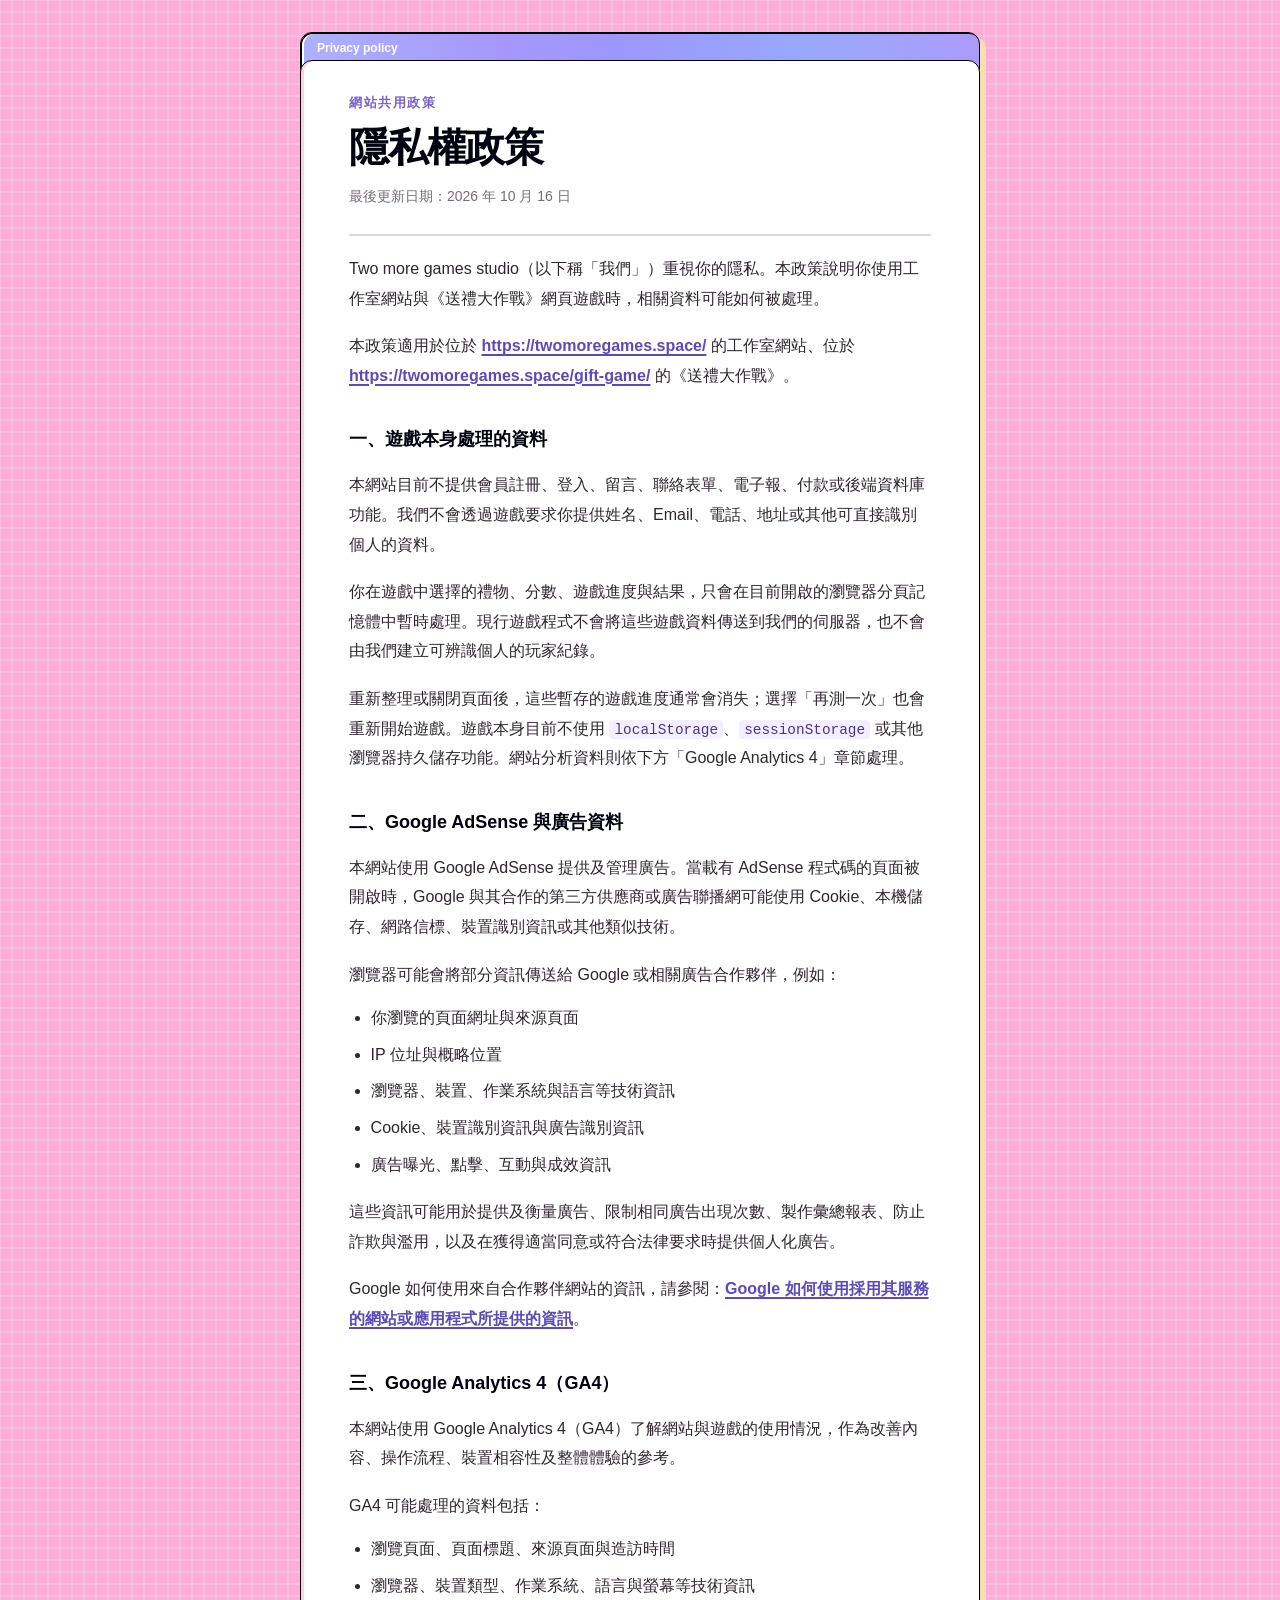
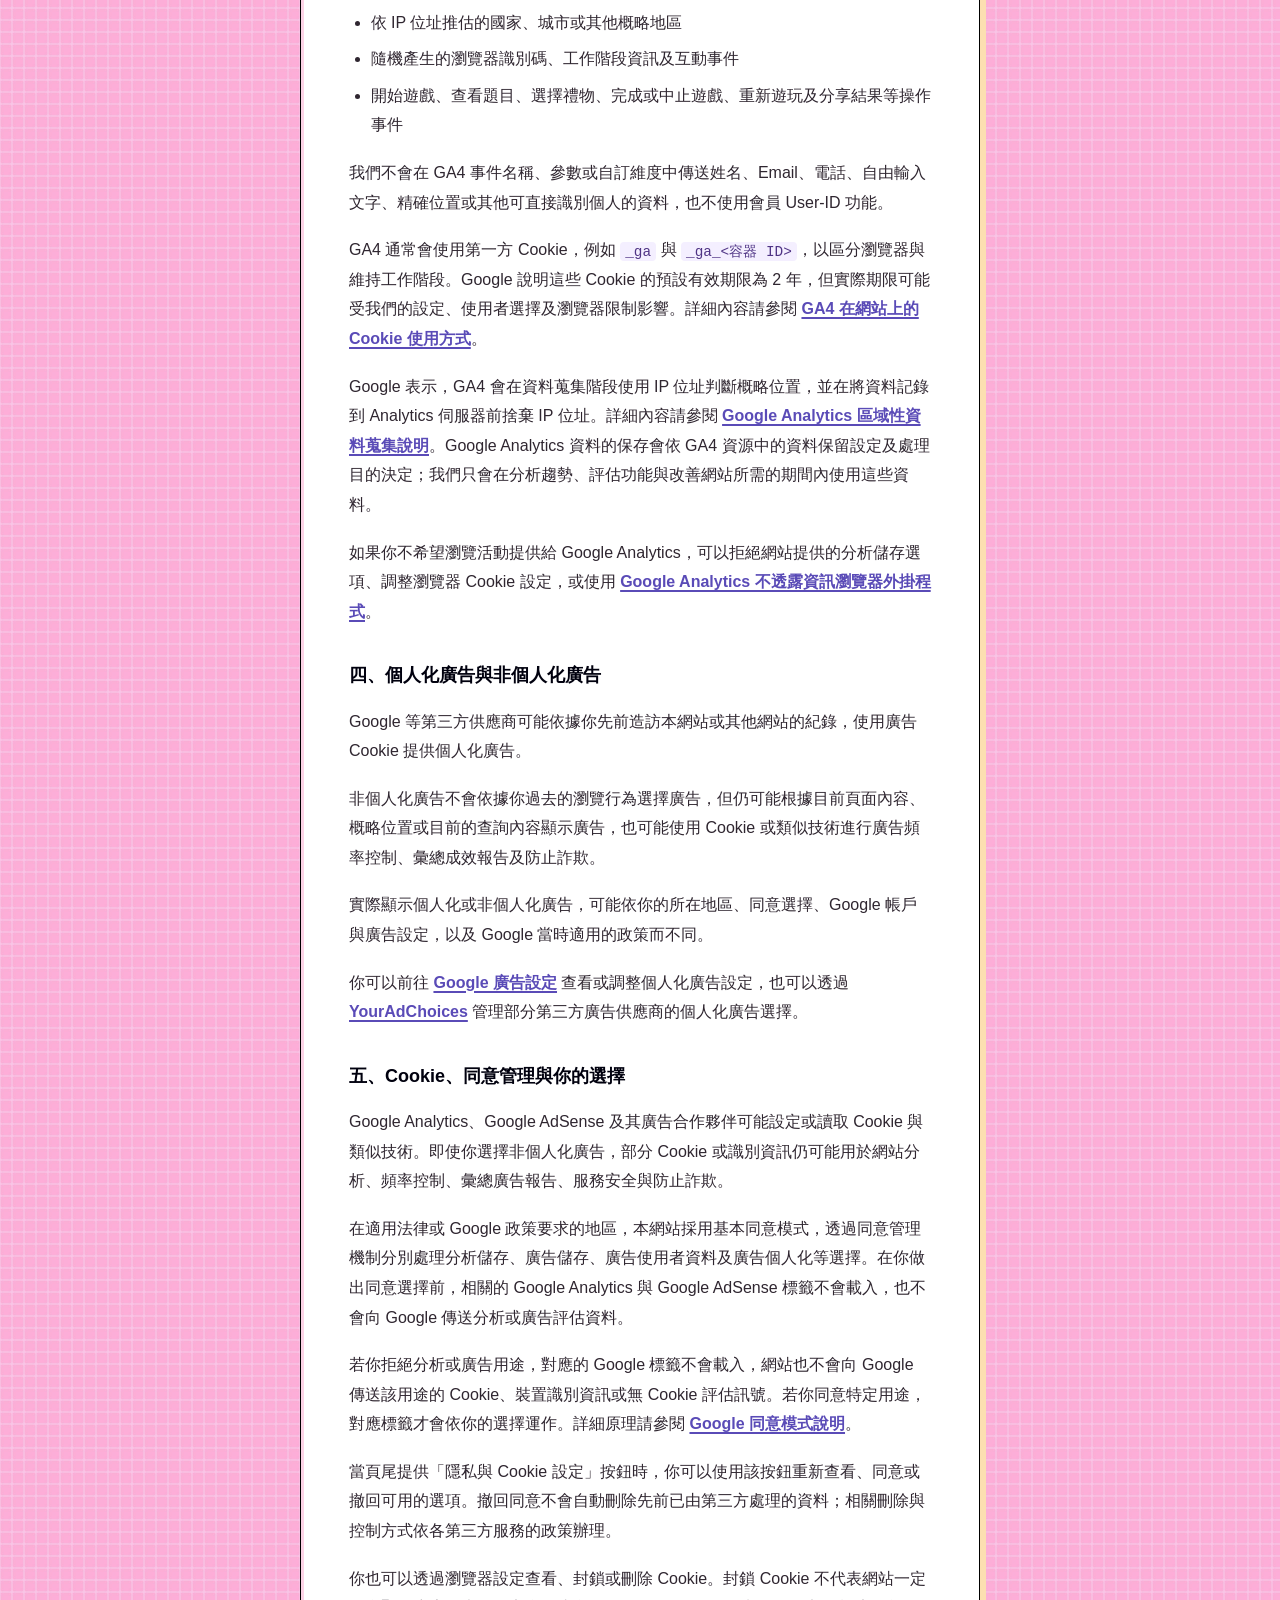
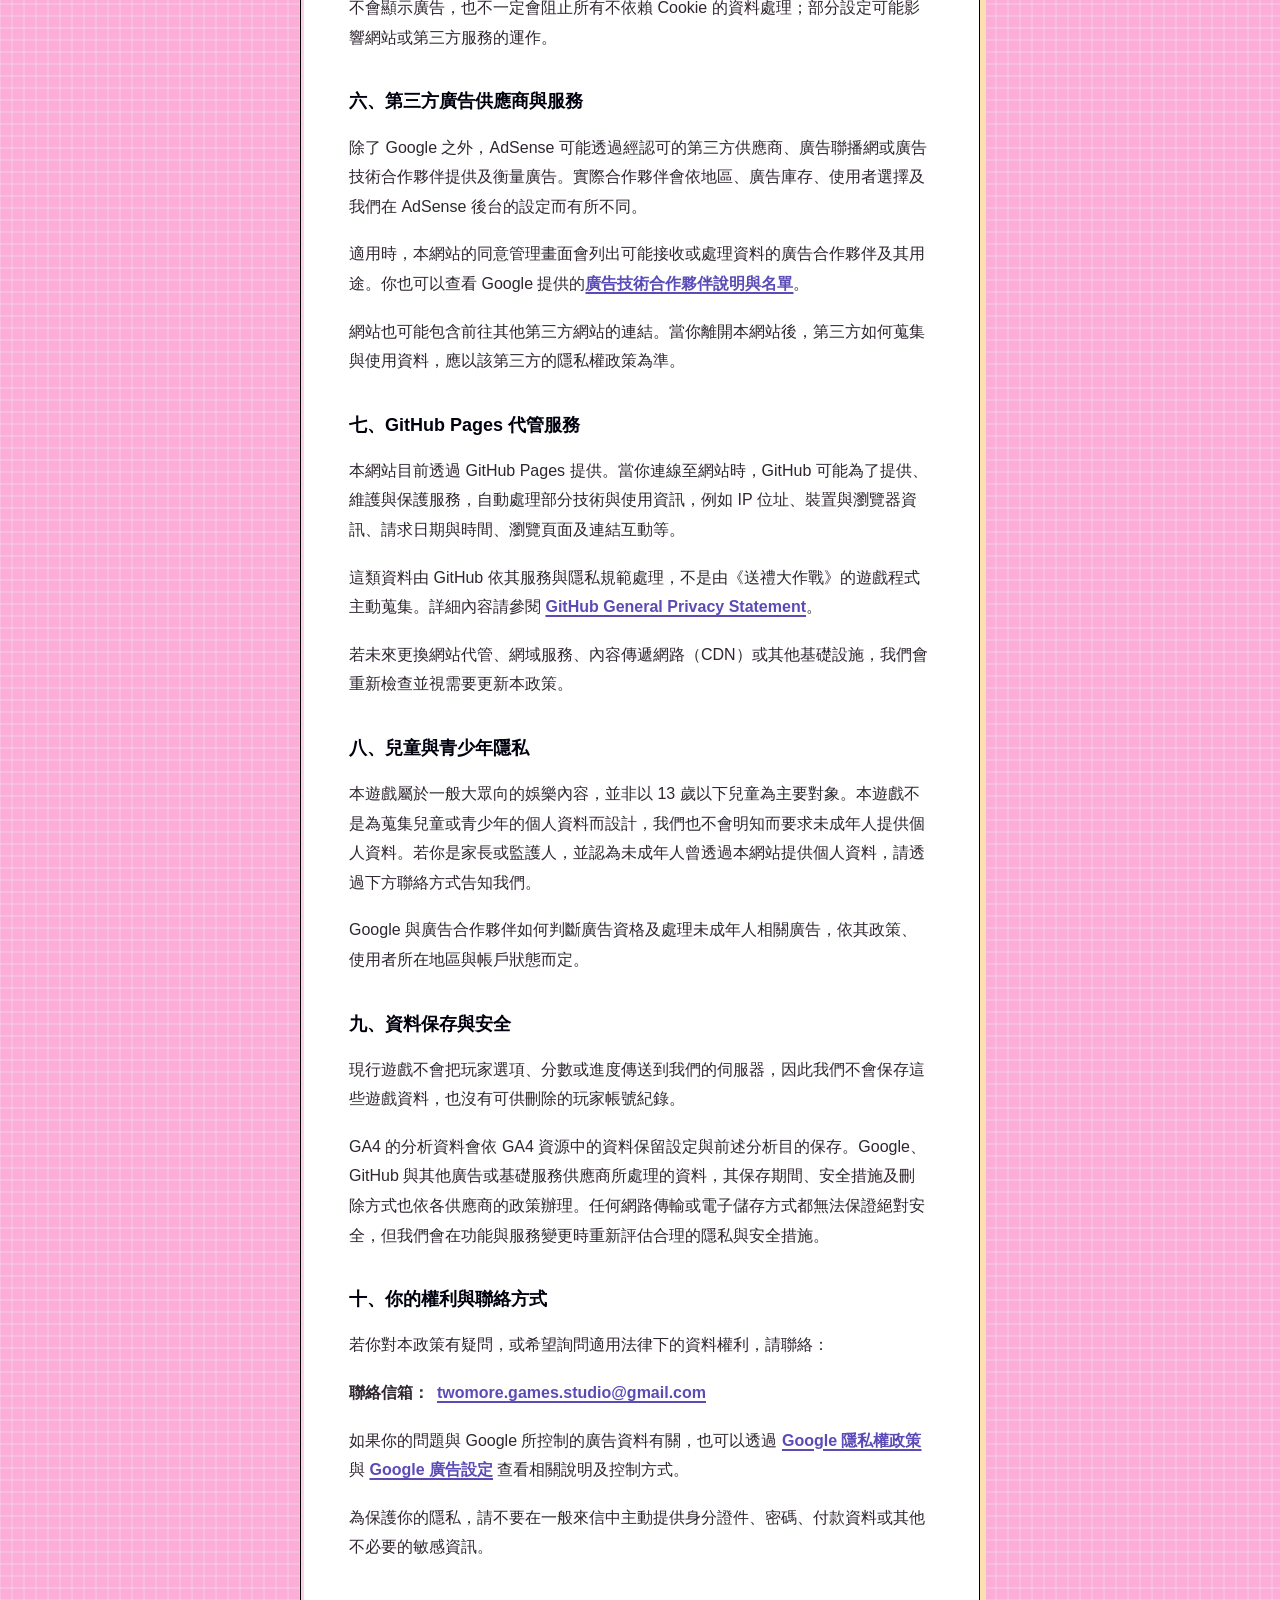
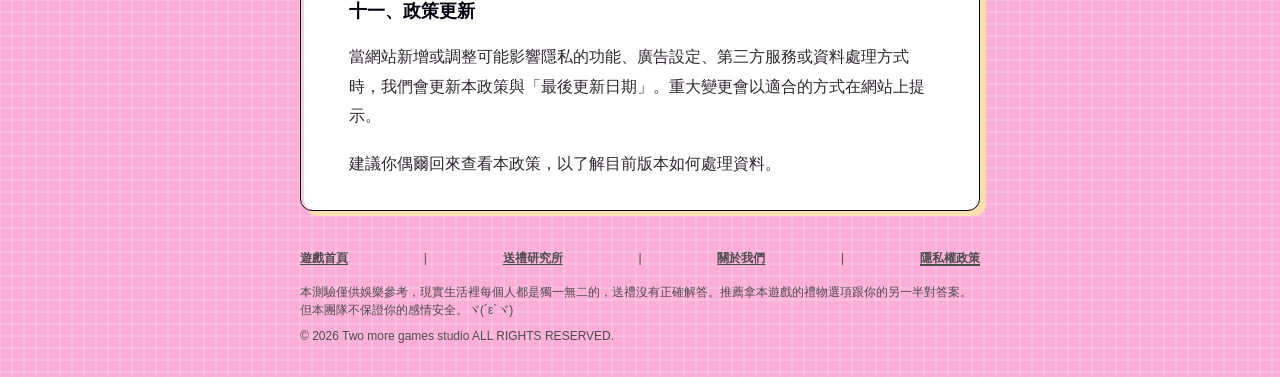
==== privacy/index.html @ 50f51c0a "設定 twomoregames.space 正式網域" ====
<!doctype html>
<html lang="zh-Hant">
  <head>
    <meta charset="UTF-8" />
    <meta name="viewport" content="width=device-width, initial-scale=1" />
    <meta
      name="description"
      content="了解 Two more games studio 工作室網站與旗下遊戲如何使用 Google Analytics 4、Google AdSense、Cookie 及第三方服務處理相關資料。"
    />
    <!-- 正式宣傳與申請 AdSense 前，請改回 index,follow。 -->
    <meta name="robots" content="noindex,follow" />
    <title>隱私權政策｜Two more games studio</title>
    <link rel="icon" type="image/png" href="/gift-game/assets/question/heart.png" />
    <link rel="stylesheet" href="privacy.css?v=20261013-2" />
    <script src="/components/site-footer.js?v=20261013-2" defer></script>
  </head>
  <body>
    <main class="privacy-page">
      <article class="privacy-window" aria-labelledby="privacyTitle">
        <div class="privacy-window-panel">
          <header class="privacy-titlebar">
            <span>Privacy policy</span>
          </header>

          <div class="privacy-content">
            <!-- 編輯提示：正式內容從這裡開始，每一節都用 section 分開，之後可直接替換段落文字。 -->
            <div class="privacy-heading">
              <p class="privacy-eyebrow">網站共用政策</p>
              <h1 id="privacyTitle">隱私權政策</h1>
              <!-- 更新政策時，請一併修改這個日期。 -->
              <p class="privacy-date">最後更新日期：2026 年 10 月 16 日</p>
            </div>

            <p>
              Two more games studio（以下稱「我們」）重視你的隱私。本政策說明你使用工作室網站與《送禮大作戰》網頁遊戲時，相關資料可能如何被處理。
            </p>
            <p>
              本政策適用於位於
              <a href="https://twomoregames.space/">https://twomoregames.space/</a>
              的工作室網站、位於
              <a href="https://twomoregames.space/gift-game/">https://twomoregames.space/gift-game/</a>
              的《送禮大作戰》。
            </p>

            <section aria-labelledby="privacyGameData">
              <h2 id="privacyGameData">一、遊戲本身處理的資料</h2>
              <p>
                本網站目前不提供會員註冊、登入、留言、聯絡表單、電子報、付款或後端資料庫功能。我們不會透過遊戲要求你提供姓名、Email、電話、地址或其他可直接識別個人的資料。
              </p>
              <p>
                你在遊戲中選擇的禮物、分數、遊戲進度與結果，只會在目前開啟的瀏覽器分頁記憶體中暫時處理。現行遊戲程式不會將這些遊戲資料傳送到我們的伺服器，也不會由我們建立可辨識個人的玩家紀錄。
              </p>
              <p>
                重新整理或關閉頁面後，這些暫存的遊戲進度通常會消失；選擇「再測一次」也會重新開始遊戲。遊戲本身目前不使用
                <code>localStorage</code>、<code>sessionStorage</code>
                或其他瀏覽器持久儲存功能。網站分析資料則依下方「Google Analytics 4」章節處理。
              </p>
            </section>

            <section aria-labelledby="privacyAdsense">
              <h2 id="privacyAdsense">二、Google AdSense 與廣告資料</h2>
              <p>
                本網站使用 Google AdSense 提供及管理廣告。當載有 AdSense 程式碼的頁面被開啟時，Google 與其合作的第三方供應商或廣告聯播網可能使用 Cookie、本機儲存、網路信標、裝置識別資訊或其他類似技術。
              </p>
              <p>瀏覽器可能會將部分資訊傳送給 Google 或相關廣告合作夥伴，例如：</p>
              <ul>
                <li>你瀏覽的頁面網址與來源頁面</li>
                <li>IP 位址與概略位置</li>
                <li>瀏覽器、裝置、作業系統與語言等技術資訊</li>
                <li>Cookie、裝置識別資訊與廣告識別資訊</li>
                <li>廣告曝光、點擊、互動與成效資訊</li>
              </ul>
              <p>
                這些資訊可能用於提供及衡量廣告、限制相同廣告出現次數、製作彙總報表、防止詐欺與濫用，以及在獲得適當同意或符合法律要求時提供個人化廣告。
              </p>
              <p>
                Google 如何使用來自合作夥伴網站的資訊，請參閱：<a
                  href="https://policies.google.com/technologies/partner-sites?hl=zh-TW"
                  target="_blank"
                  rel="noopener noreferrer"
                >Google 如何使用採用其服務的網站或應用程式所提供的資訊</a>。
              </p>
            </section>

            <section aria-labelledby="privacyGa4">
              <h2 id="privacyGa4">三、Google Analytics 4（GA4）</h2>
              <p>
                本網站使用 Google Analytics 4（GA4）了解網站與遊戲的使用情況，作為改善內容、操作流程、裝置相容性及整體體驗的參考。
              </p>
              <p>GA4 可能處理的資料包括：</p>
              <ul>
                <li>瀏覽頁面、頁面標題、來源頁面與造訪時間</li>
                <li>瀏覽器、裝置類型、作業系統、語言與螢幕等技術資訊</li>
                <li>依 IP 位址推估的國家、城市或其他概略地區</li>
                <li>隨機產生的瀏覽器識別碼、工作階段資訊及互動事件</li>
                <li>開始遊戲、查看題目、選擇禮物、完成或中止遊戲、重新遊玩及分享結果等操作事件</li>
              </ul>
              <p>
                我們不會在 GA4 事件名稱、參數或自訂維度中傳送姓名、Email、電話、自由輸入文字、精確位置或其他可直接識別個人的資料，也不使用會員 User-ID 功能。
              </p>
              <p>
                GA4 通常會使用第一方 Cookie，例如 <code>_ga</code> 與 <code>_ga_&lt;容器 ID&gt;</code>，以區分瀏覽器與維持工作階段。Google 說明這些 Cookie 的預設有效期限為 2 年，但實際期限可能受我們的設定、使用者選擇及瀏覽器限制影響。詳細內容請參閱
                <a
                  href="https://support.google.com/analytics/answer/11397207"
                  target="_blank"
                  rel="noopener noreferrer"
                >GA4 在網站上的 Cookie 使用方式</a>。
              </p>
              <p>
                Google 表示，GA4 會在資料蒐集階段使用 IP 位址判斷概略位置，並在將資料記錄到 Analytics 伺服器前捨棄 IP 位址。詳細內容請參閱
                <a
                  href="https://support.google.com/analytics/answer/11598602"
                  target="_blank"
                  rel="noopener noreferrer"
                >Google Analytics 區域性資料蒐集說明</a>。Google Analytics 資料的保存會依 GA4 資源中的資料保留設定及處理目的決定；我們只會在分析趨勢、評估功能與改善網站所需的期間內使用這些資料。
              </p>
              <p>
                如果你不希望瀏覽活動提供給 Google Analytics，可以拒絕網站提供的分析儲存選項、調整瀏覽器 Cookie 設定，或使用
                <a href="https://tools.google.com/dlpage/gaoptout" target="_blank" rel="noopener noreferrer">Google Analytics 不透露資訊瀏覽器外掛程式</a>。
              </p>
            </section>

            <section aria-labelledby="privacyAdTypes">
              <h2 id="privacyAdTypes">四、個人化廣告與非個人化廣告</h2>
              <p>Google 等第三方供應商可能依據你先前造訪本網站或其他網站的紀錄，使用廣告 Cookie 提供個人化廣告。</p>
              <p>
                非個人化廣告不會依據你過去的瀏覽行為選擇廣告，但仍可能根據目前頁面內容、概略位置或目前的查詢內容顯示廣告，也可能使用 Cookie 或類似技術進行廣告頻率控制、彙總成效報告及防止詐欺。
              </p>
              <p>實際顯示個人化或非個人化廣告，可能依你的所在地區、同意選擇、Google 帳戶與廣告設定，以及 Google 當時適用的政策而不同。</p>
              <p>
                你可以前往
                <a href="https://adssettings.google.com/" target="_blank" rel="noopener noreferrer">Google 廣告設定</a>
                查看或調整個人化廣告設定，也可以透過
                <a href="https://optout.aboutads.info/" target="_blank" rel="noopener noreferrer">YourAdChoices</a>
                管理部分第三方廣告供應商的個人化廣告選擇。
              </p>
            </section>

            <section aria-labelledby="privacyCookies">
              <h2 id="privacyCookies">五、Cookie、同意管理與你的選擇</h2>
              <p>
                Google Analytics、Google AdSense 及其廣告合作夥伴可能設定或讀取 Cookie 與類似技術。即使你選擇非個人化廣告，部分 Cookie 或識別資訊仍可能用於網站分析、頻率控制、彙總廣告報告、服務安全與防止詐欺。
              </p>
              <p>
                在適用法律或 Google 政策要求的地區，本網站採用基本同意模式，透過同意管理機制分別處理分析儲存、廣告儲存、廣告使用者資料及廣告個人化等選擇。在你做出同意選擇前，相關的 Google Analytics 與 Google AdSense 標籤不會載入，也不會向 Google 傳送分析或廣告評估資料。
              </p>
              <p>
                若你拒絕分析或廣告用途，對應的 Google 標籤不會載入，網站也不會向 Google 傳送該用途的 Cookie、裝置識別資訊或無 Cookie 評估訊號。若你同意特定用途，對應標籤才會依你的選擇運作。詳細原理請參閱
                <a
                  href="https://developers.google.com/tag-platform/security/concepts/consent-mode"
                  target="_blank"
                  rel="noopener noreferrer"
                >Google 同意模式說明</a>。
              </p>
              <p>
                當頁尾提供「隱私與 Cookie 設定」按鈕時，你可以使用該按鈕重新查看、同意或撤回可用的選項。撤回同意不會自動刪除先前已由第三方處理的資料；相關刪除與控制方式依各第三方服務的政策辦理。
              </p>
              <p>
                你也可以透過瀏覽器設定查看、封鎖或刪除 Cookie。封鎖 Cookie 不代表網站一定不會顯示廣告，也不一定會阻止所有不依賴 Cookie 的資料處理；部分設定可能影響網站或第三方服務的運作。
              </p>
            </section>

            <section aria-labelledby="privacyThirdParty">
              <h2 id="privacyThirdParty">六、第三方廣告供應商與服務</h2>
              <p>
                除了 Google 之外，AdSense 可能透過經認可的第三方供應商、廣告聯播網或廣告技術合作夥伴提供及衡量廣告。實際合作夥伴會依地區、廣告庫存、使用者選擇及我們在 AdSense 後台的設定而有所不同。
              </p>
              <p>
                適用時，本網站的同意管理畫面會列出可能接收或處理資料的廣告合作夥伴及其用途。你也可以查看 Google 提供的<a
                  href="https://support.google.com/admanager/answer/9012903"
                  target="_blank"
                  rel="noopener noreferrer"
                >廣告技術合作夥伴說明與名單</a>。
              </p>
              <p>網站也可能包含前往其他第三方網站的連結。當你離開本網站後，第三方如何蒐集與使用資料，應以該第三方的隱私權政策為準。</p>
            </section>

            <section aria-labelledby="privacyHosting">
              <h2 id="privacyHosting">七、GitHub Pages 代管服務</h2>
              <p>
                本網站目前透過 GitHub Pages 提供。當你連線至網站時，GitHub 可能為了提供、維護與保護服務，自動處理部分技術與使用資訊，例如 IP 位址、裝置與瀏覽器資訊、請求日期與時間、瀏覽頁面及連結互動等。
              </p>
              <p>
                這類資料由 GitHub 依其服務與隱私規範處理，不是由《送禮大作戰》的遊戲程式主動蒐集。詳細內容請參閱
                <a
                  href="https://docs.github.com/en/site-policy/privacy-policies/github-general-privacy-statement"
                  target="_blank"
                  rel="noopener noreferrer"
                >GitHub General Privacy Statement</a>。
              </p>
              <p>若未來更換網站代管、網域服務、內容傳遞網路（CDN）或其他基礎設施，我們會重新檢查並視需要更新本政策。</p>
            </section>

            <section aria-labelledby="privacyChildren">
              <h2 id="privacyChildren">八、兒童與青少年隱私</h2>
              <p>
                本遊戲屬於一般大眾向的娛樂內容，並非以 13 歲以下兒童為主要對象。本遊戲不是為蒐集兒童或青少年的個人資料而設計，我們也不會明知而要求未成年人提供個人資料。若你是家長或監護人，並認為未成年人曾透過本網站提供個人資料，請透過下方聯絡方式告知我們。
              </p>
              <p>Google 與廣告合作夥伴如何判斷廣告資格及處理未成年人相關廣告，依其政策、使用者所在地區與帳戶狀態而定。</p>
            </section>

            <section aria-labelledby="privacyRetention">
              <h2 id="privacyRetention">九、資料保存與安全</h2>
              <p>現行遊戲不會把玩家選項、分數或進度傳送到我們的伺服器，因此我們不會保存這些遊戲資料，也沒有可供刪除的玩家帳號紀錄。</p>
              <p>
                GA4 的分析資料會依 GA4 資源中的資料保留設定與前述分析目的保存。Google、GitHub 與其他廣告或基礎服務供應商所處理的資料，其保存期間、安全措施及刪除方式也依各供應商的政策辦理。任何網路傳輸或電子儲存方式都無法保證絕對安全，但我們會在功能與服務變更時重新評估合理的隱私與安全措施。
              </p>
            </section>

            <section aria-labelledby="privacyContact">
              <h2 id="privacyContact">十、你的權利與聯絡方式</h2>
              <p>若你對本政策有疑問，或希望詢問適用法律下的資料權利，請聯絡：</p>
              <p class="contact-line">
                <strong>聯絡信箱：</strong>
                <a href="mailto:twomore.games.studio@gmail.com">twomore.games.studio@gmail.com</a>
              </p>
              <p>
                如果你的問題與 Google 所控制的廣告資料有關，也可以透過
                <a href="https://policies.google.com/privacy?hl=zh-TW" target="_blank" rel="noopener noreferrer">Google 隱私權政策</a>
                與
                <a href="https://adssettings.google.com/" target="_blank" rel="noopener noreferrer">Google 廣告設定</a>
                查看相關說明及控制方式。
              </p>
              <p>為保護你的隱私，請不要在一般來信中主動提供身分證件、密碼、付款資料或其他不必要的敏感資訊。</p>
            </section>

            <section aria-labelledby="privacyUpdates">
              <h2 id="privacyUpdates">十一、政策更新</h2>
              <p>當網站新增或調整可能影響隱私的功能、廣告設定、第三方服務或資料處理方式時，我們會更新本政策與「最後更新日期」。重大變更會以適合的方式在網站上提示。</p>
              <p>建議你偶爾回來查看本政策，以了解目前版本如何處理資料。</p>
            </section>

          </div>
        </div>
      </article>

      <site-footer current-page="privacy"></site-footer>
    </main>
  </body>
</html>
---- privacy/privacy.css ----
:root {
  color-scheme: light;
  --ink: #2f2630;
  --muted: #766c75;
  --pink-grid: #fdadd8;
  --pink-line: #fcd3e6;
  --window-shadow: #fcdfb1;
  --link: #5a4bb7;
  --replace-bg: #fff2a8;
  --replace-ink: #6d2c91;
}

* {
  box-sizing: border-box;
}

html {
  min-width: 320px;
  min-height: 100%;
  background-color: var(--pink-grid);
  background-image: url("../assets/bg-grid.png");
  background-repeat: repeat;
  background-size: 12px 12px;
}

body {
  min-width: 320px;
  min-height: 100vh;
  margin: 0;
  color: var(--ink);
  font-family: -apple-system, BlinkMacSystemFont, "Segoe UI", "Noto Sans TC", sans-serif;
  background: transparent;
}

a {
  color: var(--link);
  font-weight: 700;
  text-decoration-thickness: 1.5px;
  text-underline-offset: 3px;
  overflow-wrap: anywhere;
}

a:hover {
  color: #3f3489;
}

a:focus-visible {
  outline: 3px solid #7b4ce2;
  outline-offset: 3px;
  border-radius: 2px;
}

.privacy-page {
  display: flex;
  width: 100%;
  min-height: 100svh;
  flex-direction: column;
  align-items: center;
  padding: max(32px, env(safe-area-inset-top)) 24px max(32px, env(safe-area-inset-bottom));
}

/* 與遊戲問題頁相同的視窗卡片；內容高度會依政策文字自動延伸。 */
.privacy-window {
  position: relative;
  width: min(100%, 680px);
}

.privacy-window-panel {
  position: relative;
  isolation: isolate;
}

.privacy-window-panel::before {
  position: absolute;
  inset: 0;
  z-index: -1;
  background: var(--window-shadow);
  border-radius: 12px;
  content: "";
  pointer-events: none;
  transform: translate(6px, 5px);
}

.privacy-titlebar {
  position: relative;
  z-index: 0;
  display: flex;
  width: 100%;
  height: 38px;
  align-items: flex-start;
  padding: 8px 16px 16px;
  color: #fff;
  font-size: 12px;
  font-weight: 700;
  line-height: 14px;
  background: linear-gradient(
    90deg,
    #acb1fd 0%,
    #a696fc 30.258%,
    #9c97fc 47.596%,
    #97a9fc 74.185%,
    #ac9bfc 100%
  );
  border: 1px solid #000;
  border-radius: 12px 12px 0 0;
  box-shadow: inset 1px 1px 0 #000, inset 3px 1px 0 #fffffd;
}

.privacy-content {
  position: relative;
  z-index: 1;
  margin-top: -10px;
  padding: 30px clamp(20px, 5vw, 48px) 32px;
  background: #fff;
  border: 1px solid #000;
  border-radius: 12px;
  box-shadow: inset 3px 0 0 var(--pink-line);
}

.privacy-heading {
  padding-bottom: 24px;
  border-bottom: 2px solid #d9d9d9;
}

.privacy-eyebrow {
  margin: 0 0 7px;
  color: #7a62ca;
  font-size: 13px;
  font-weight: 800;
  letter-spacing: .12em;
}

h1 {
  margin: 0;
  color: #00000e;
  font-size: clamp(28px, 7vw, 40px);
  font-weight: 900;
  line-height: 1.25;
  letter-spacing: -.03em;
}

.privacy-date {
  margin: 12px 0 0;
  color: var(--muted);
  font-size: 14px;
}

section {
  margin-top: 36px;
  scroll-margin-top: 24px;
}

h2 {
  margin: 0 0 14px;
  color: #00000e;
  font-size: 18px;
  line-height: 1.45;
}

p,
li {
  font-size: 16px;
  line-height: 1.85;
}

p {
  margin: 18px 0 0;
}

ul {
  margin: 14px 0 0;
  padding-left: 1.35em;
}

li + li {
  margin-top: 7px;
}

code {
  padding: .12em .35em;
  color: #4f3485;
  font-family: ui-monospace, SFMono-Regular, Menlo, Monaco, Consolas, monospace;
  font-size: .9em;
  background: #f4efff;
  border-radius: 4px;
}

.contact-line {
  display: flex;
  flex-wrap: wrap;
  gap: 8px;
  align-items: center;
}

/* 黃色標示代表正式發布前一定要替換的文字。 */
.replace-me {
  display: inline-block;
  padding: 4px 8px;
  color: var(--replace-ink);
  font-weight: 800;
  line-height: 1.45;
  background: var(--replace-bg);
  border: 2px dashed #a963c5;
  border-radius: 6px;
}

@media (max-width: 560px) {
  .privacy-page {
    padding-right: 24px;
    padding-left: 24px;
  }

  .privacy-content {
    padding-right: 20px;
    padding-left: 20px;
  }

}

@media (max-width: 360px) {
  .privacy-page {
    padding-right: 18px;
    padding-left: 18px;
  }

  .privacy-content {
    padding-right: 17px;
    padding-left: 17px;
  }

}

@media (prefers-reduced-motion: reduce) {
  *,
  *::before,
  *::after {
    scroll-behavior: auto !important;
  }
}
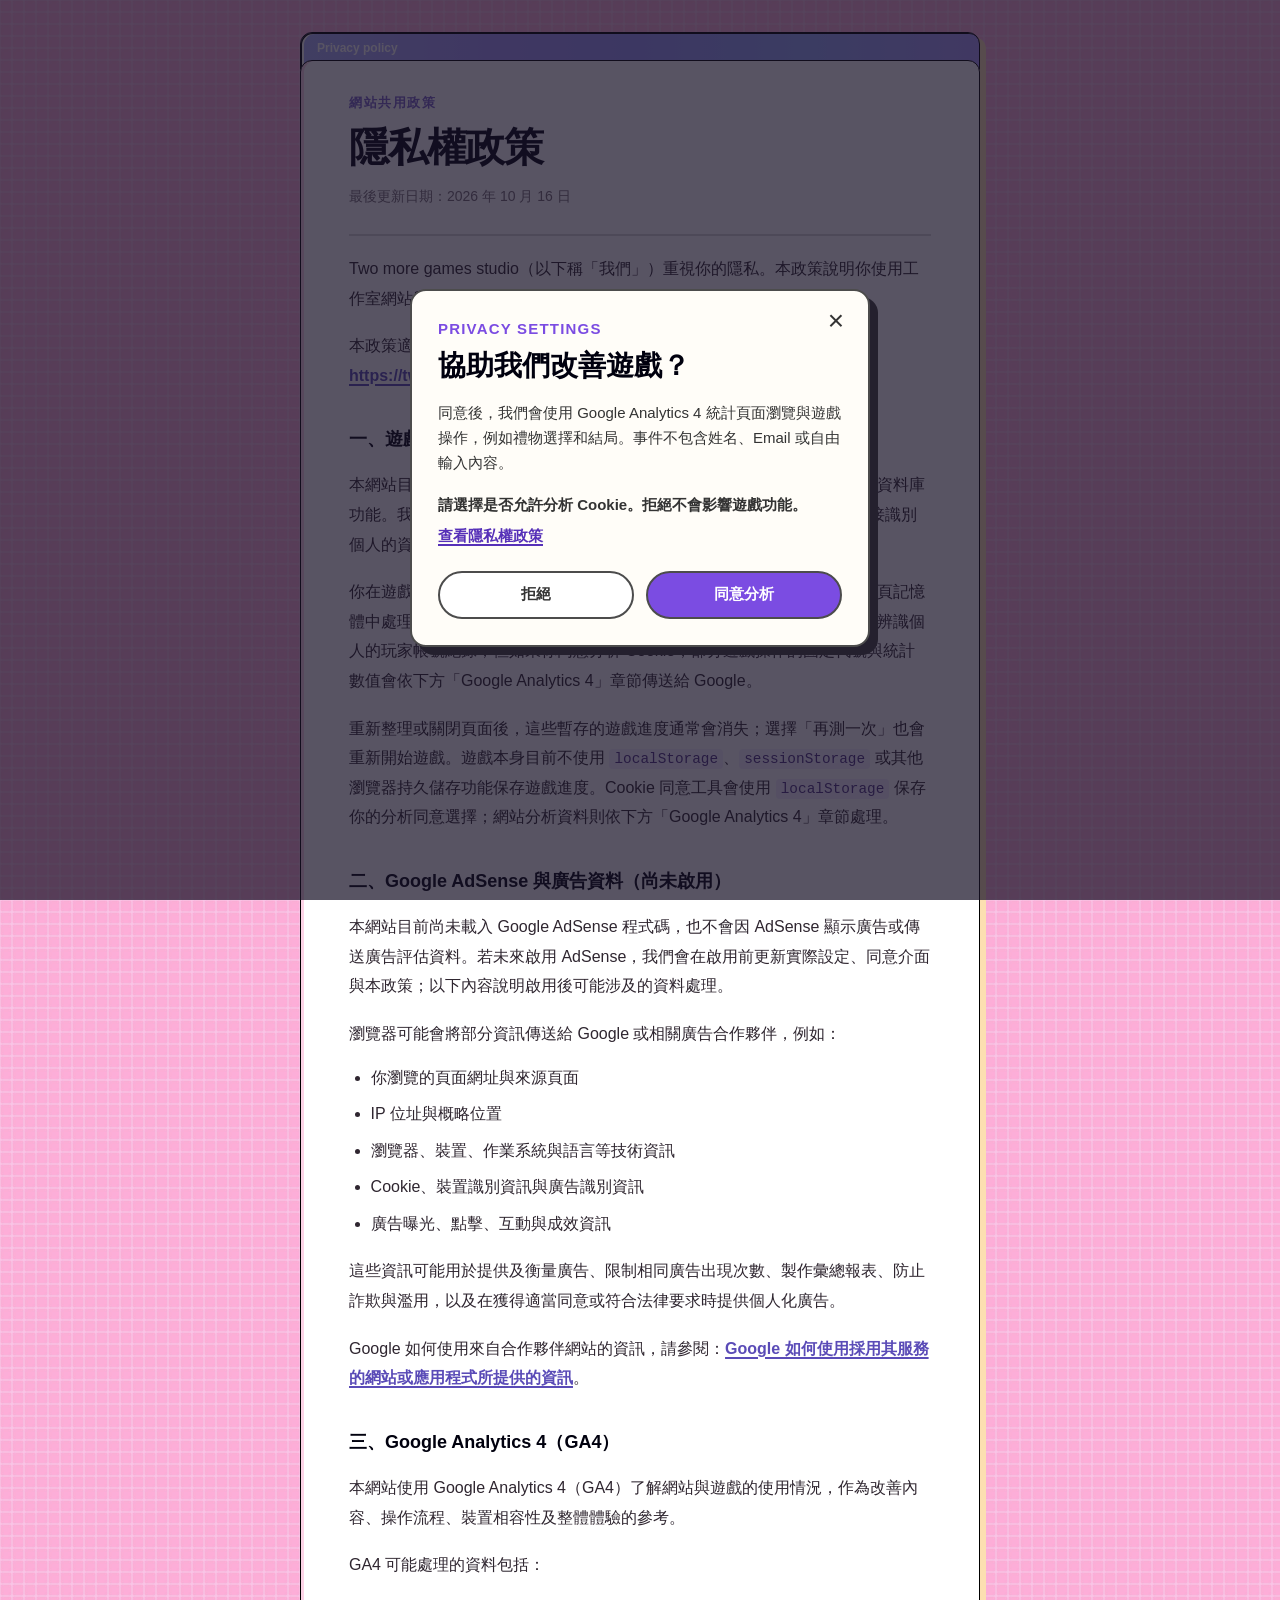
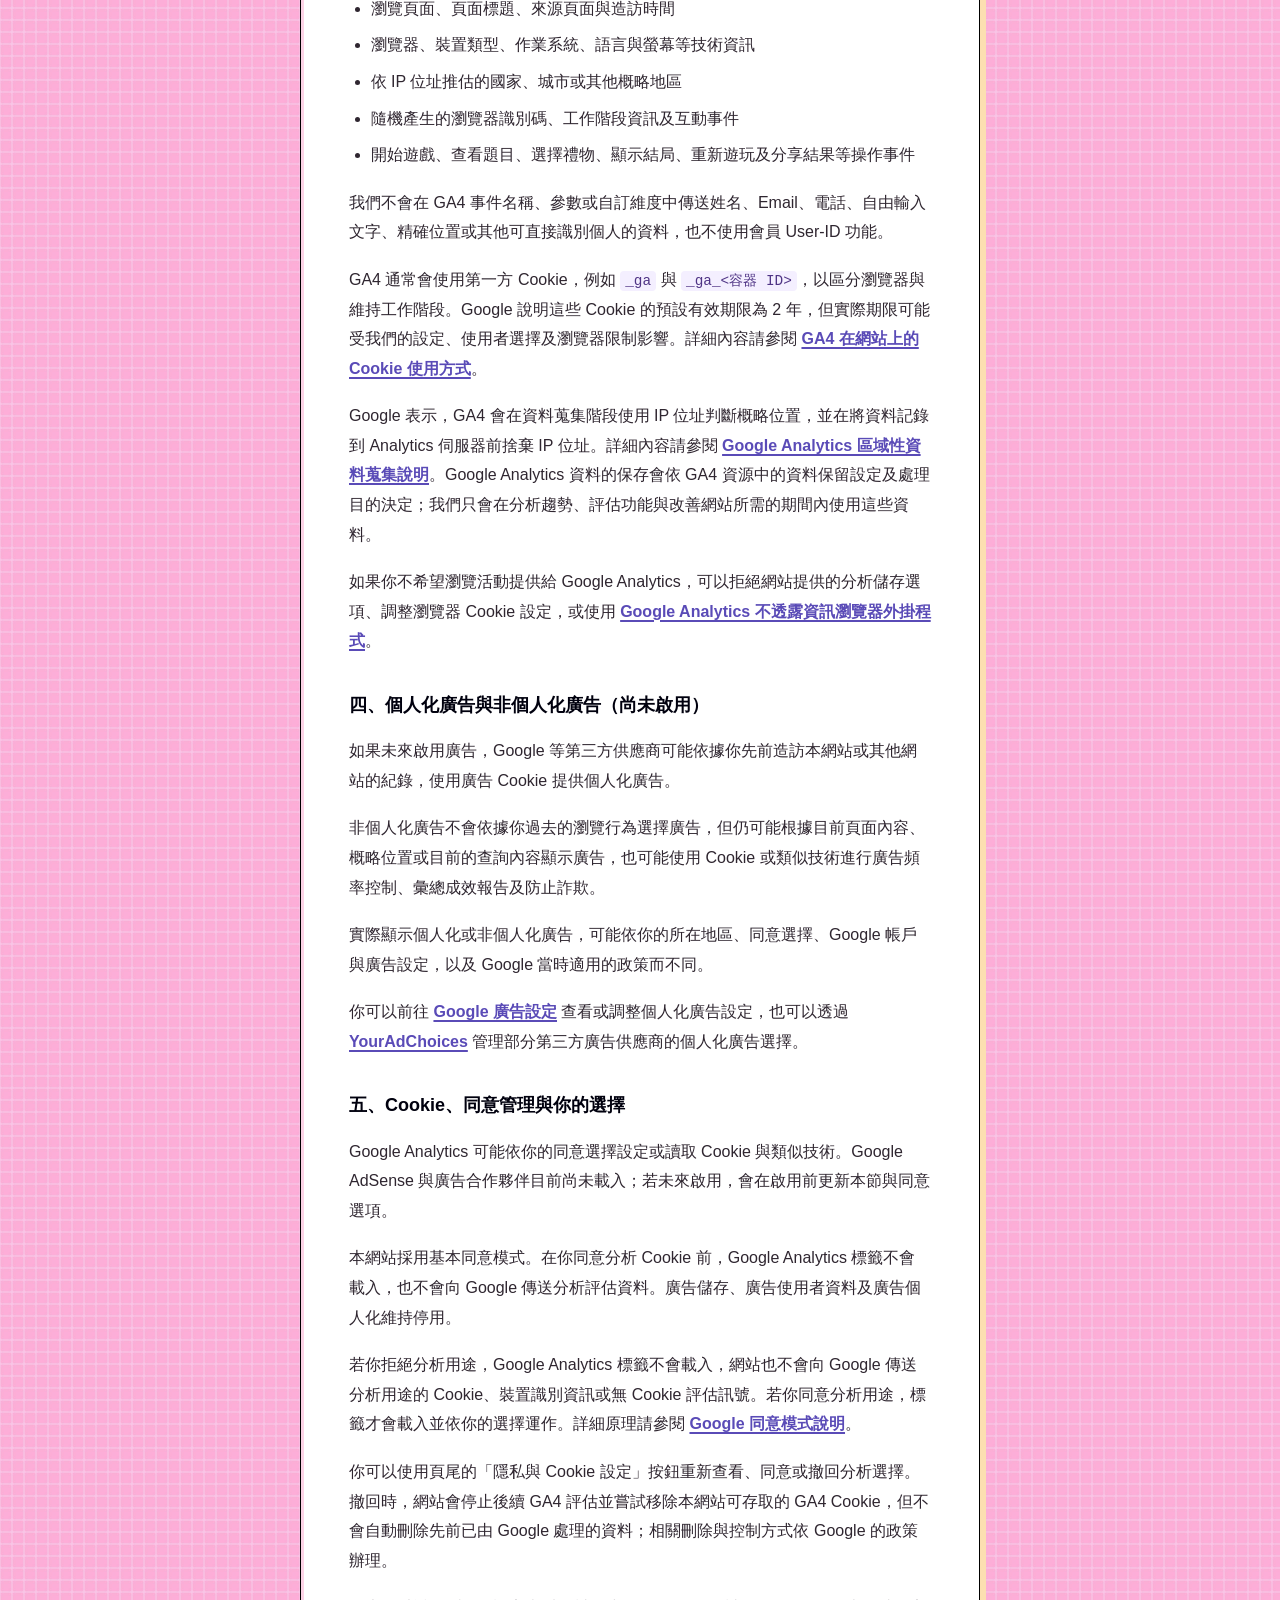
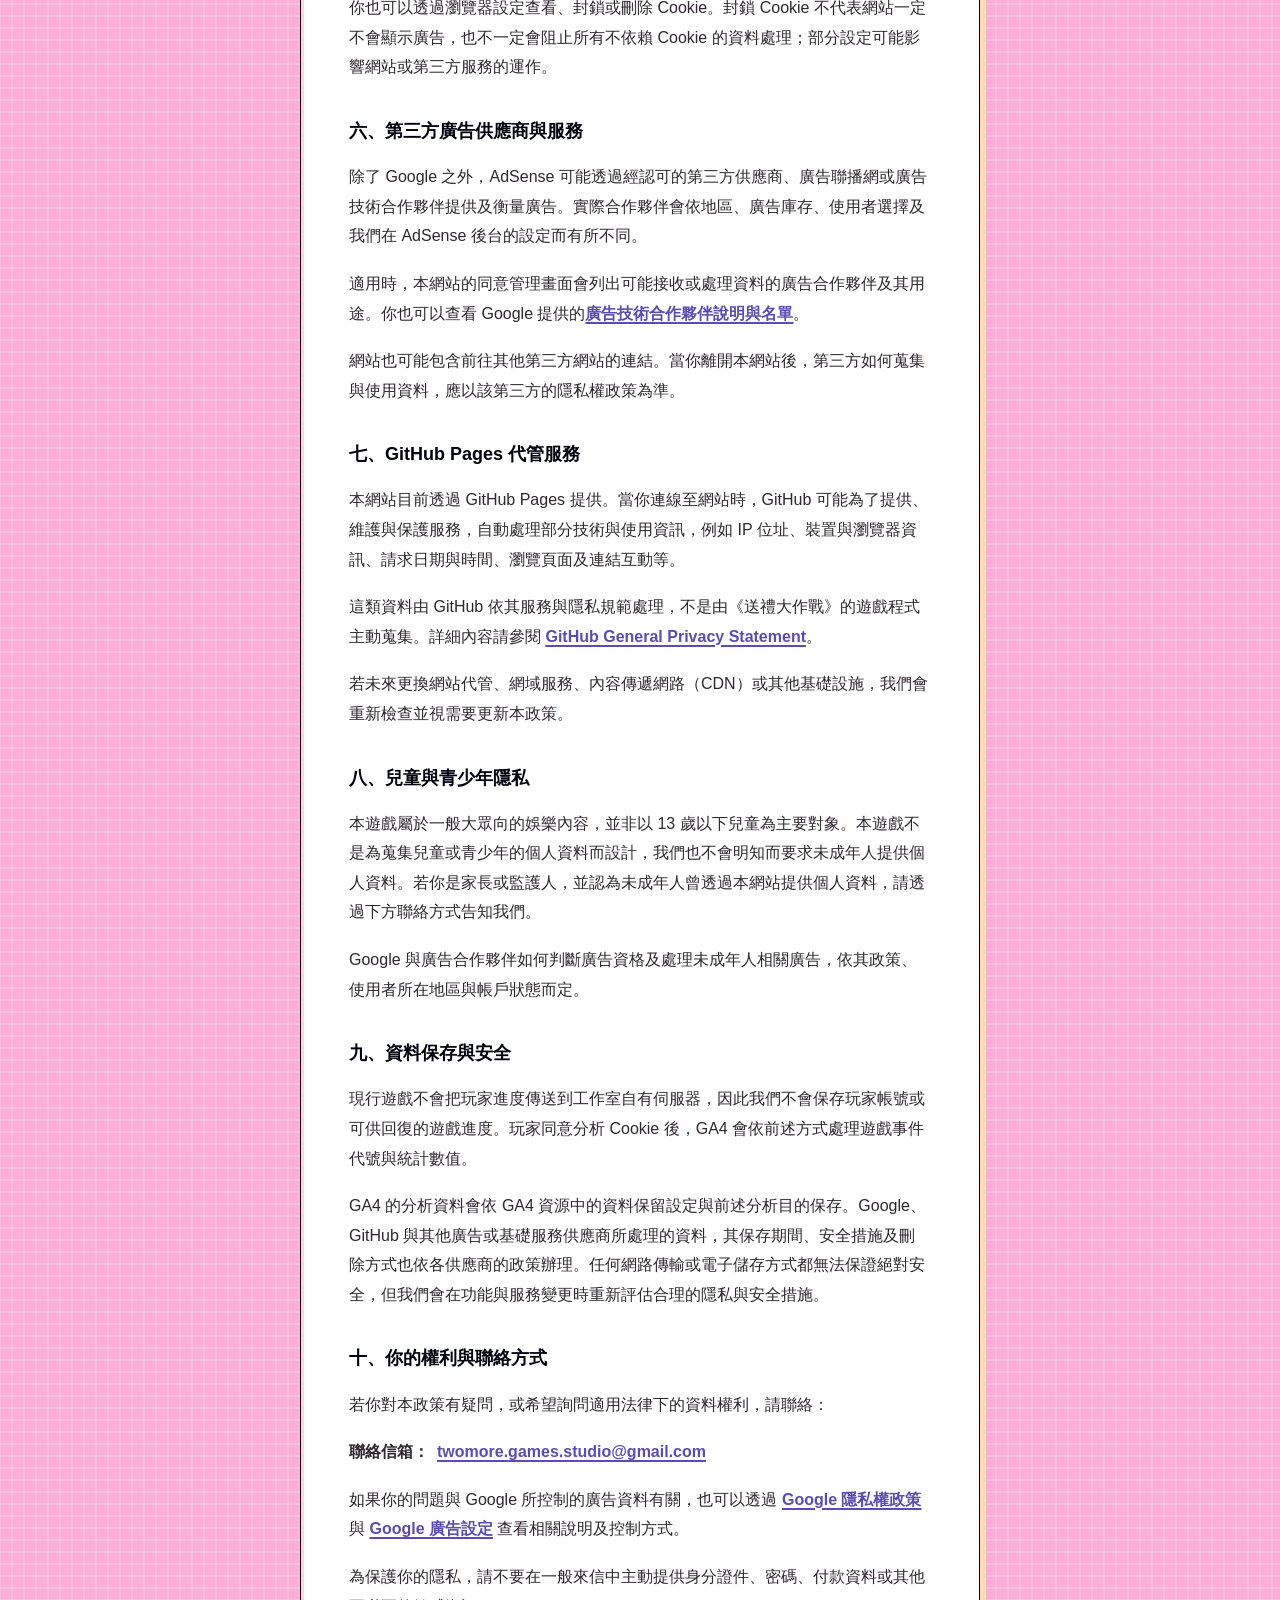
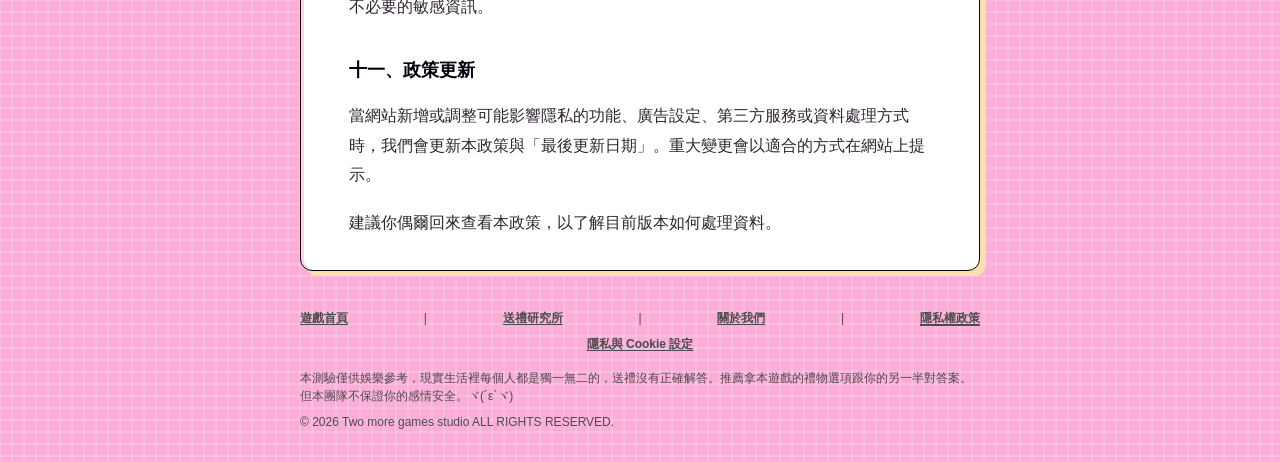
==== commit ca672e0c: "加入 GA4 同意管理元件" ====
--- a/privacy/index.html
+++ b/privacy/index.html
@@ -12,7 +12,7 @@
     <title>隱私權政策｜Two more games studio</title>
     <link rel="icon" type="image/png" href="/gift-game/assets/question/heart.png" />
     <link rel="stylesheet" href="privacy.css?v=20261013-2" />
-    <script src="/components/site-footer.js?v=20261013-2" defer></script>
+    <script src="/components/site-footer.js?v=20261016-2" defer></script>
   </head>
   <body>
     <main class="privacy-page">
@@ -48,19 +48,19 @@
                 本網站目前不提供會員註冊、登入、留言、聯絡表單、電子報、付款或後端資料庫功能。我們不會透過遊戲要求你提供姓名、Email、電話、地址或其他可直接識別個人的資料。
               </p>
               <p>
-                你在遊戲中選擇的禮物、分數、遊戲進度與結果，只會在目前開啟的瀏覽器分頁記憶體中暫時處理。現行遊戲程式不會將這些遊戲資料傳送到我們的伺服器，也不會由我們建立可辨識個人的玩家紀錄。
+                你在遊戲中選擇的禮物、分數、遊戲進度與結果，會在目前開啟的瀏覽器分頁記憶體中處理。遊戲不會把進度傳送到工作室自有伺服器，也不會由我們建立可辨識個人的玩家帳號紀錄；但如果你同意分析 Cookie，部分遊戲操作的固定代號與統計數值會依下方「Google Analytics 4」章節傳送給 Google。
               </p>
               <p>
                 重新整理或關閉頁面後，這些暫存的遊戲進度通常會消失；選擇「再測一次」也會重新開始遊戲。遊戲本身目前不使用
                 <code>localStorage</code>、<code>sessionStorage</code>
-                或其他瀏覽器持久儲存功能。網站分析資料則依下方「Google Analytics 4」章節處理。
+                或其他瀏覽器持久儲存功能保存遊戲進度。Cookie 同意工具會使用 <code>localStorage</code> 保存你的分析同意選擇；網站分析資料則依下方「Google Analytics 4」章節處理。
               </p>
             </section>
 
             <section aria-labelledby="privacyAdsense">
-              <h2 id="privacyAdsense">二、Google AdSense 與廣告資料</h2>
-              <p>
-                本網站使用 Google AdSense 提供及管理廣告。當載有 AdSense 程式碼的頁面被開啟時，Google 與其合作的第三方供應商或廣告聯播網可能使用 Cookie、本機儲存、網路信標、裝置識別資訊或其他類似技術。
+              <h2 id="privacyAdsense">二、Google AdSense 與廣告資料（尚未啟用）</h2>
+              <p>
+                本網站目前尚未載入 Google AdSense 程式碼，也不會因 AdSense 顯示廣告或傳送廣告評估資料。若未來啟用 AdSense，我們會在啟用前更新實際設定、同意介面與本政策；以下內容說明啟用後可能涉及的資料處理。
               </p>
               <p>瀏覽器可能會將部分資訊傳送給 Google 或相關廣告合作夥伴，例如：</p>
               <ul>
@@ -93,7 +93,7 @@
                 <li>瀏覽器、裝置類型、作業系統、語言與螢幕等技術資訊</li>
                 <li>依 IP 位址推估的國家、城市或其他概略地區</li>
                 <li>隨機產生的瀏覽器識別碼、工作階段資訊及互動事件</li>
-                <li>開始遊戲、查看題目、選擇禮物、完成或中止遊戲、重新遊玩及分享結果等操作事件</li>
+                <li>開始遊戲、查看題目、選擇禮物、顯示結局、重新遊玩及分享結果等操作事件</li>
               </ul>
               <p>
                 我們不會在 GA4 事件名稱、參數或自訂維度中傳送姓名、Email、電話、自由輸入文字、精確位置或其他可直接識別個人的資料，也不使用會員 User-ID 功能。
@@ -121,8 +121,8 @@
             </section>
 
             <section aria-labelledby="privacyAdTypes">
-              <h2 id="privacyAdTypes">四、個人化廣告與非個人化廣告</h2>
-              <p>Google 等第三方供應商可能依據你先前造訪本網站或其他網站的紀錄，使用廣告 Cookie 提供個人化廣告。</p>
+              <h2 id="privacyAdTypes">四、個人化廣告與非個人化廣告（尚未啟用）</h2>
+              <p>如果未來啟用廣告，Google 等第三方供應商可能依據你先前造訪本網站或其他網站的紀錄，使用廣告 Cookie 提供個人化廣告。</p>
               <p>
                 非個人化廣告不會依據你過去的瀏覽行為選擇廣告，但仍可能根據目前頁面內容、概略位置或目前的查詢內容顯示廣告，也可能使用 Cookie 或類似技術進行廣告頻率控制、彙總成效報告及防止詐欺。
               </p>
@@ -139,13 +139,13 @@
             <section aria-labelledby="privacyCookies">
               <h2 id="privacyCookies">五、Cookie、同意管理與你的選擇</h2>
               <p>
-                Google Analytics、Google AdSense 及其廣告合作夥伴可能設定或讀取 Cookie 與類似技術。即使你選擇非個人化廣告，部分 Cookie 或識別資訊仍可能用於網站分析、頻率控制、彙總廣告報告、服務安全與防止詐欺。
-              </p>
-              <p>
-                在適用法律或 Google 政策要求的地區，本網站採用基本同意模式，透過同意管理機制分別處理分析儲存、廣告儲存、廣告使用者資料及廣告個人化等選擇。在你做出同意選擇前，相關的 Google Analytics 與 Google AdSense 標籤不會載入，也不會向 Google 傳送分析或廣告評估資料。
-              </p>
-              <p>
-                若你拒絕分析或廣告用途，對應的 Google 標籤不會載入，網站也不會向 Google 傳送該用途的 Cookie、裝置識別資訊或無 Cookie 評估訊號。若你同意特定用途，對應標籤才會依你的選擇運作。詳細原理請參閱
+                Google Analytics 可能依你的同意選擇設定或讀取 Cookie 與類似技術。Google AdSense 與廣告合作夥伴目前尚未載入；若未來啟用，會在啟用前更新本節與同意選項。
+              </p>
+              <p>
+                本網站採用基本同意模式。在你同意分析 Cookie 前，Google Analytics 標籤不會載入，也不會向 Google 傳送分析評估資料。廣告儲存、廣告使用者資料及廣告個人化維持停用。
+              </p>
+              <p>
+                若你拒絕分析用途，Google Analytics 標籤不會載入，網站也不會向 Google 傳送分析用途的 Cookie、裝置識別資訊或無 Cookie 評估訊號。若你同意分析用途，標籤才會載入並依你的選擇運作。詳細原理請參閱
                 <a
                   href="https://developers.google.com/tag-platform/security/concepts/consent-mode"
                   target="_blank"
@@ -153,7 +153,7 @@
                 >Google 同意模式說明</a>。
               </p>
               <p>
-                當頁尾提供「隱私與 Cookie 設定」按鈕時，你可以使用該按鈕重新查看、同意或撤回可用的選項。撤回同意不會自動刪除先前已由第三方處理的資料；相關刪除與控制方式依各第三方服務的政策辦理。
+                你可以使用頁尾的「隱私與 Cookie 設定」按鈕重新查看、同意或撤回分析選擇。撤回時，網站會停止後續 GA4 評估並嘗試移除本網站可存取的 GA4 Cookie，但不會自動刪除先前已由 Google 處理的資料；相關刪除與控制方式依 Google 的政策辦理。
               </p>
               <p>
                 你也可以透過瀏覽器設定查看、封鎖或刪除 Cookie。封鎖 Cookie 不代表網站一定不會顯示廣告，也不一定會阻止所有不依賴 Cookie 的資料處理；部分設定可能影響網站或第三方服務的運作。
@@ -201,7 +201,7 @@
 
             <section aria-labelledby="privacyRetention">
               <h2 id="privacyRetention">九、資料保存與安全</h2>
-              <p>現行遊戲不會把玩家選項、分數或進度傳送到我們的伺服器，因此我們不會保存這些遊戲資料，也沒有可供刪除的玩家帳號紀錄。</p>
+              <p>現行遊戲不會把玩家進度傳送到工作室自有伺服器，因此我們不會保存玩家帳號或可供回復的遊戲進度。玩家同意分析 Cookie 後，GA4 會依前述方式處理遊戲事件代號與統計數值。</p>
               <p>
                 GA4 的分析資料會依 GA4 資源中的資料保留設定與前述分析目的保存。Google、GitHub 與其他廣告或基礎服務供應商所處理的資料，其保存期間、安全措施及刪除方式也依各供應商的政策辦理。任何網路傳輸或電子儲存方式都無法保證絕對安全，但我們會在功能與服務變更時重新評估合理的隱私與安全措施。
               </p>
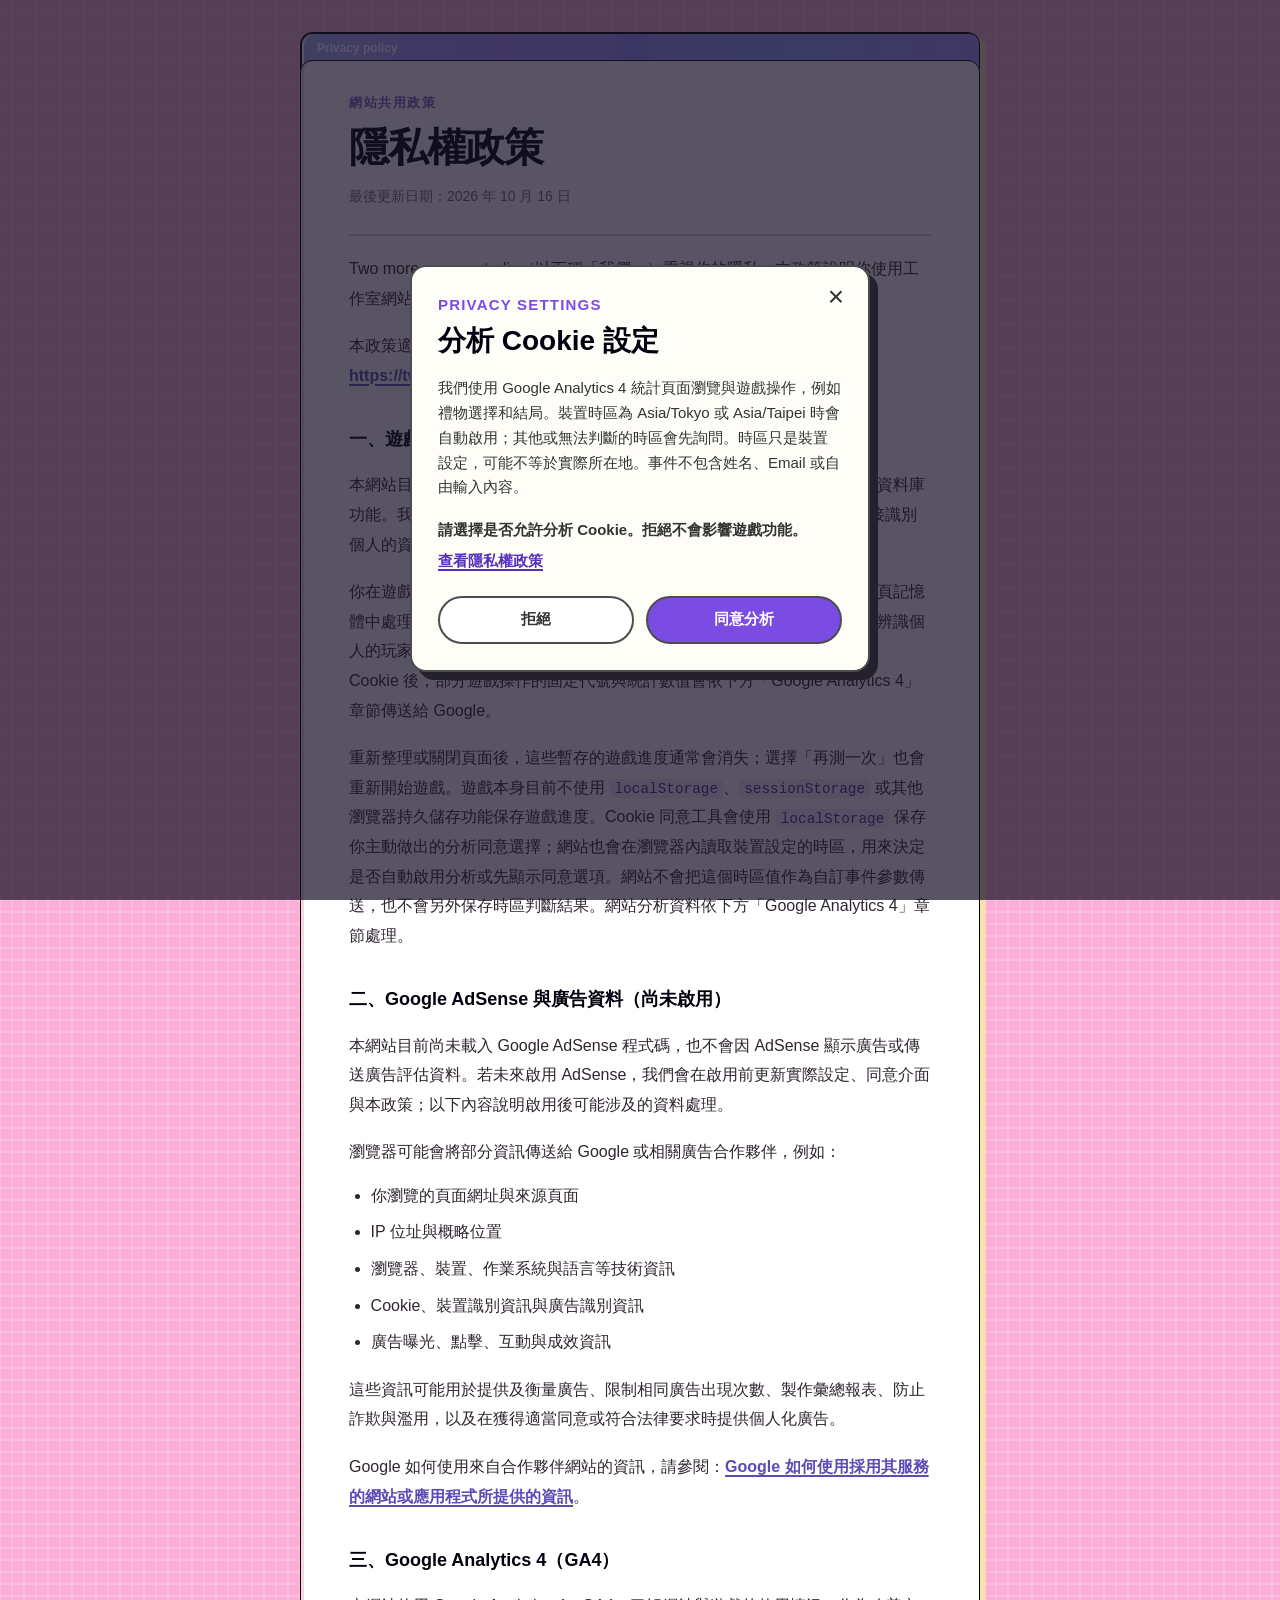
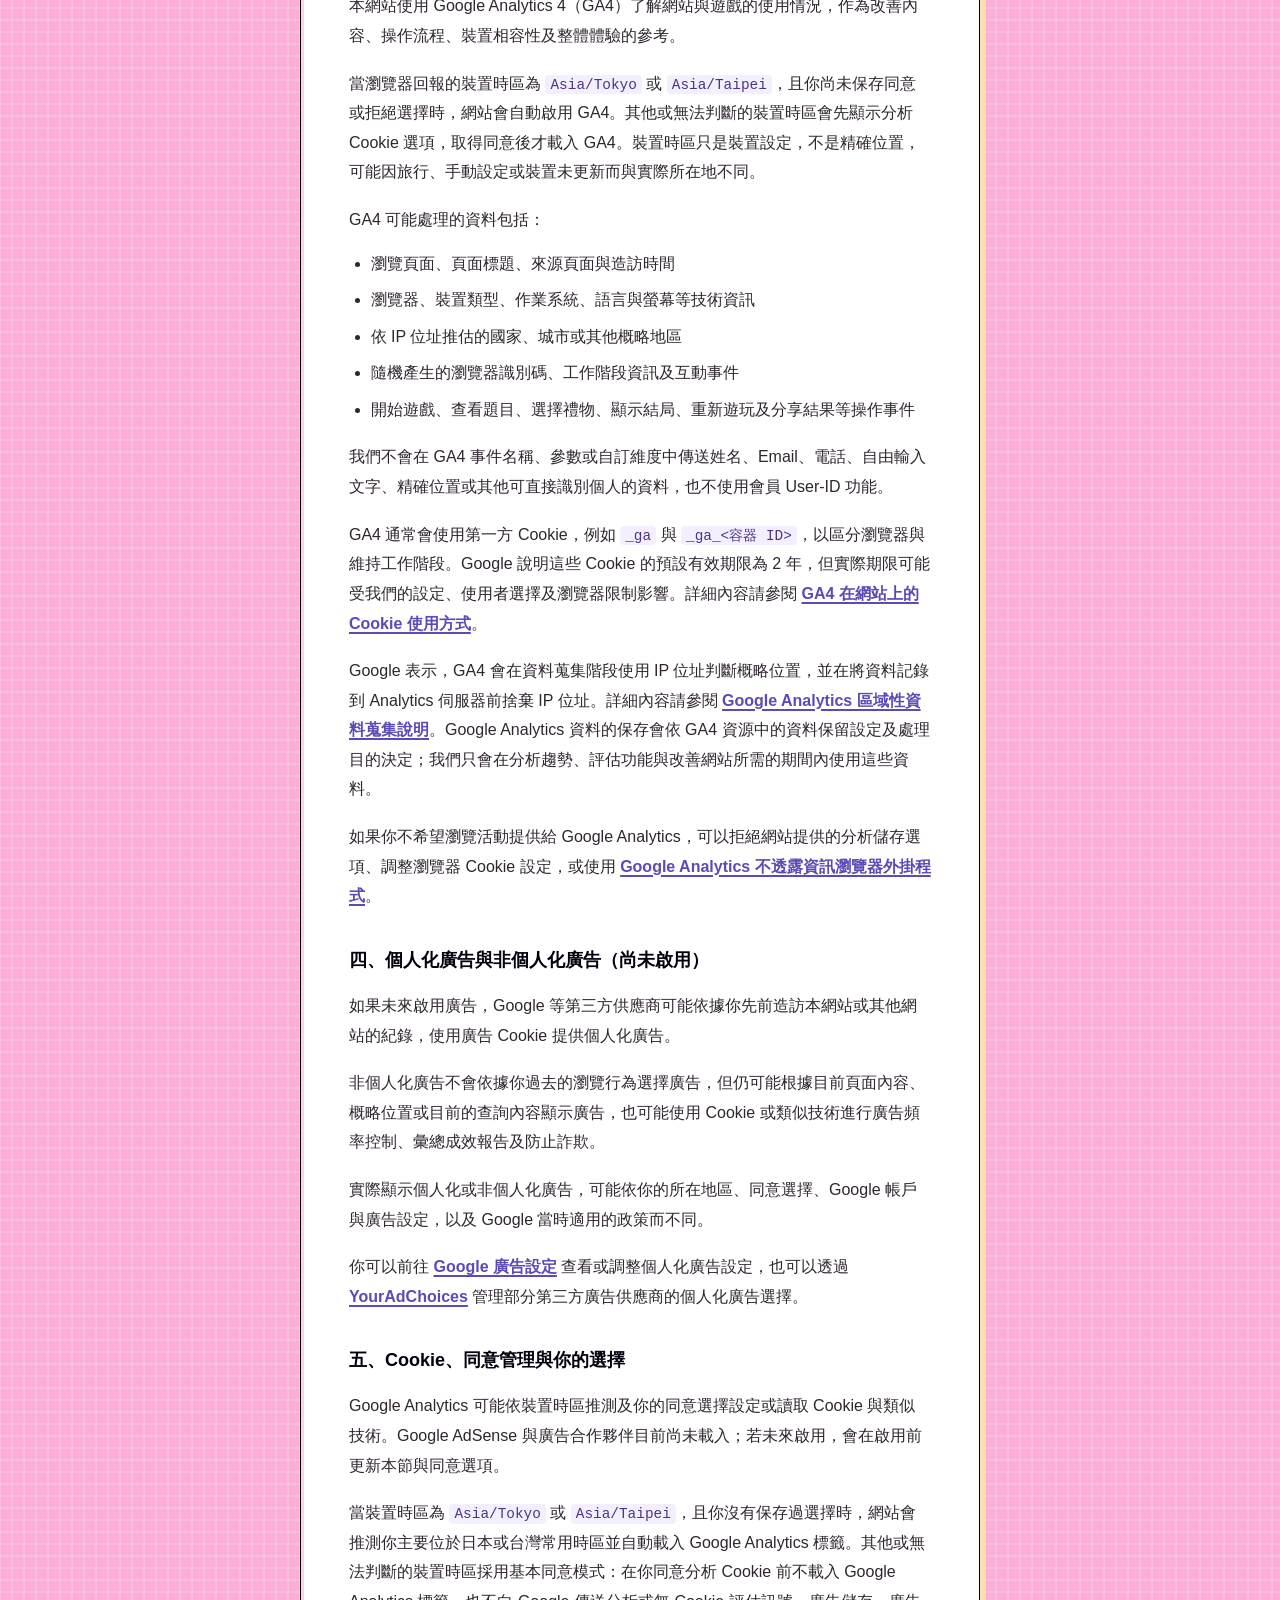
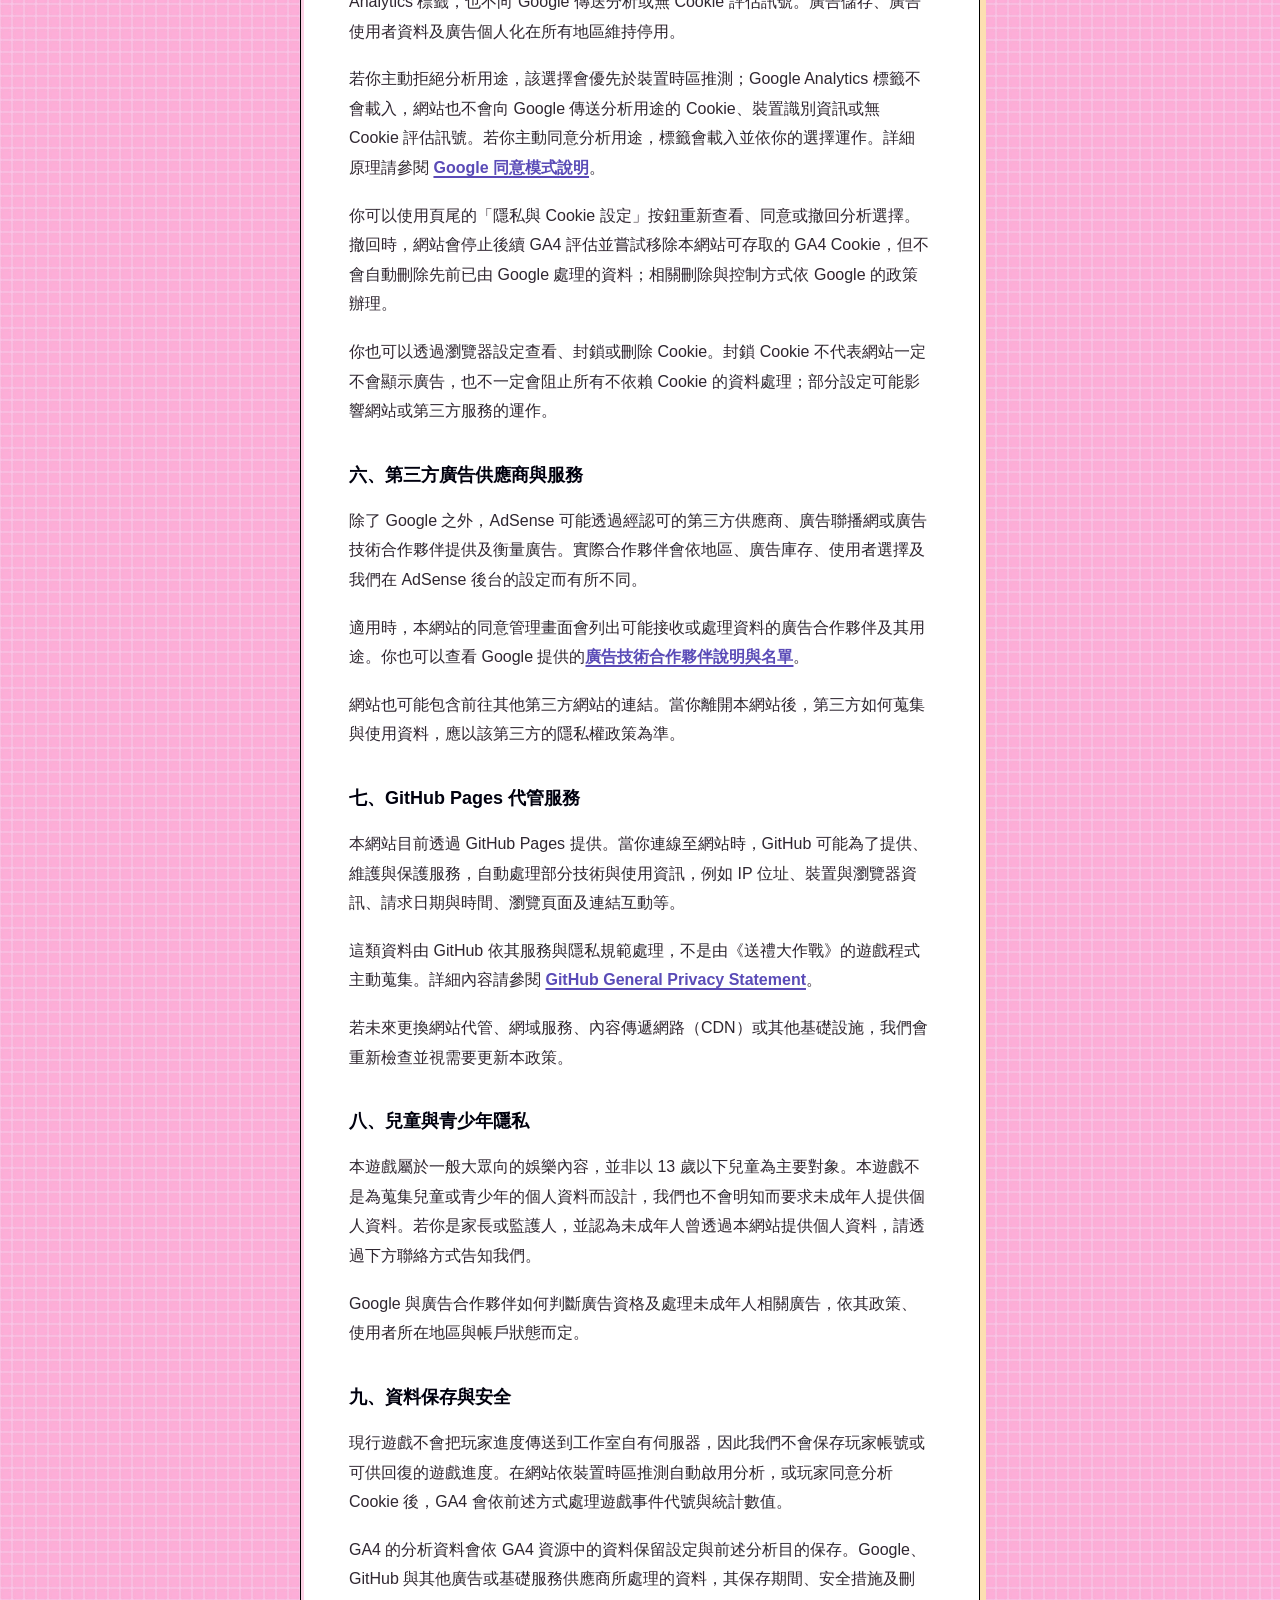
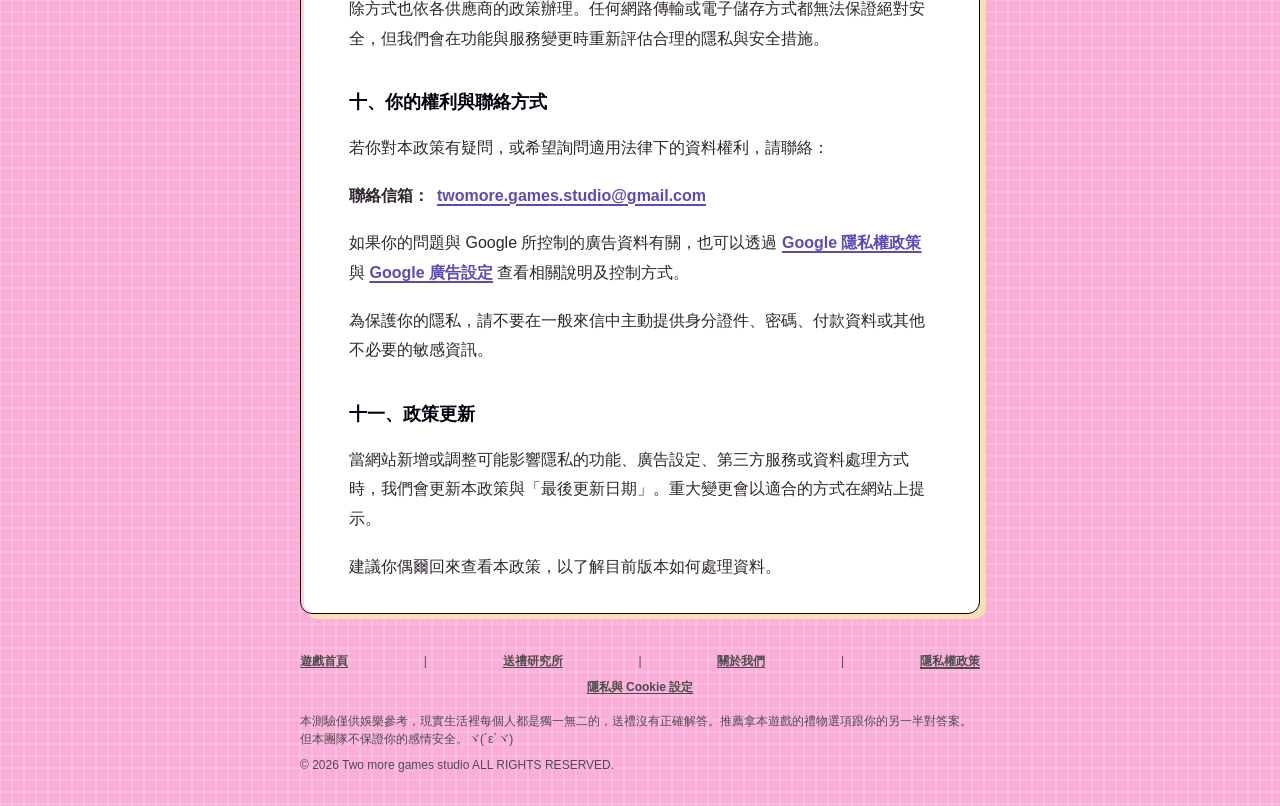
==== commit a3aed182: "依裝置時區調整 GA4 同意流程" ====
--- a/privacy/index.html
+++ b/privacy/index.html
@@ -12,7 +12,7 @@
     <title>隱私權政策｜Two more games studio</title>
     <link rel="icon" type="image/png" href="/gift-game/assets/question/heart.png" />
     <link rel="stylesheet" href="privacy.css?v=20261013-2" />
-    <script src="/components/site-footer.js?v=20261016-2" defer></script>
+    <script src="/components/site-footer.js?v=20261016-3" defer></script>
   </head>
   <body>
     <main class="privacy-page">
@@ -48,12 +48,12 @@
                 本網站目前不提供會員註冊、登入、留言、聯絡表單、電子報、付款或後端資料庫功能。我們不會透過遊戲要求你提供姓名、Email、電話、地址或其他可直接識別個人的資料。
               </p>
               <p>
-                你在遊戲中選擇的禮物、分數、遊戲進度與結果，會在目前開啟的瀏覽器分頁記憶體中處理。遊戲不會把進度傳送到工作室自有伺服器，也不會由我們建立可辨識個人的玩家帳號紀錄；但如果你同意分析 Cookie，部分遊戲操作的固定代號與統計數值會依下方「Google Analytics 4」章節傳送給 Google。
+                你在遊戲中選擇的禮物、分數、遊戲進度與結果，會在目前開啟的瀏覽器分頁記憶體中處理。遊戲不會把進度傳送到工作室自有伺服器，也不會由我們建立可辨識個人的玩家帳號紀錄；但在網站依裝置時區推測自動啟用分析，或你同意分析 Cookie 後，部分遊戲操作的固定代號與統計數值會依下方「Google Analytics 4」章節傳送給 Google。
               </p>
               <p>
                 重新整理或關閉頁面後，這些暫存的遊戲進度通常會消失；選擇「再測一次」也會重新開始遊戲。遊戲本身目前不使用
                 <code>localStorage</code>、<code>sessionStorage</code>
-                或其他瀏覽器持久儲存功能保存遊戲進度。Cookie 同意工具會使用 <code>localStorage</code> 保存你的分析同意選擇；網站分析資料則依下方「Google Analytics 4」章節處理。
+                或其他瀏覽器持久儲存功能保存遊戲進度。Cookie 同意工具會使用 <code>localStorage</code> 保存你主動做出的分析同意選擇；網站也會在瀏覽器內讀取裝置設定的時區，用來決定是否自動啟用分析或先顯示同意選項。網站不會把這個時區值作為自訂事件參數傳送，也不會另外保存時區判斷結果。網站分析資料依下方「Google Analytics 4」章節處理。
               </p>
             </section>
 
@@ -87,6 +87,9 @@
               <p>
                 本網站使用 Google Analytics 4（GA4）了解網站與遊戲的使用情況，作為改善內容、操作流程、裝置相容性及整體體驗的參考。
               </p>
+              <p>
+                當瀏覽器回報的裝置時區為 <code>Asia/Tokyo</code> 或 <code>Asia/Taipei</code>，且你尚未保存同意或拒絕選擇時，網站會自動啟用 GA4。其他或無法判斷的裝置時區會先顯示分析 Cookie 選項，取得同意後才載入 GA4。裝置時區只是裝置設定，不是精確位置，可能因旅行、手動設定或裝置未更新而與實際所在地不同。
+              </p>
               <p>GA4 可能處理的資料包括：</p>
               <ul>
                 <li>瀏覽頁面、頁面標題、來源頁面與造訪時間</li>
@@ -139,13 +142,13 @@
             <section aria-labelledby="privacyCookies">
               <h2 id="privacyCookies">五、Cookie、同意管理與你的選擇</h2>
               <p>
-                Google Analytics 可能依你的同意選擇設定或讀取 Cookie 與類似技術。Google AdSense 與廣告合作夥伴目前尚未載入；若未來啟用，會在啟用前更新本節與同意選項。
-              </p>
-              <p>
-                本網站採用基本同意模式。在你同意分析 Cookie 前，Google Analytics 標籤不會載入，也不會向 Google 傳送分析評估資料。廣告儲存、廣告使用者資料及廣告個人化維持停用。
-              </p>
-              <p>
-                若你拒絕分析用途，Google Analytics 標籤不會載入，網站也不會向 Google 傳送分析用途的 Cookie、裝置識別資訊或無 Cookie 評估訊號。若你同意分析用途，標籤才會載入並依你的選擇運作。詳細原理請參閱
+                Google Analytics 可能依裝置時區推測及你的同意選擇設定或讀取 Cookie 與類似技術。Google AdSense 與廣告合作夥伴目前尚未載入；若未來啟用，會在啟用前更新本節與同意選項。
+              </p>
+              <p>
+                當裝置時區為 <code>Asia/Tokyo</code> 或 <code>Asia/Taipei</code>，且你沒有保存過選擇時，網站會推測你主要位於日本或台灣常用時區並自動載入 Google Analytics 標籤。其他或無法判斷的裝置時區採用基本同意模式：在你同意分析 Cookie 前不載入 Google Analytics 標籤，也不向 Google 傳送分析或無 Cookie 評估訊號。廣告儲存、廣告使用者資料及廣告個人化在所有地區維持停用。
+              </p>
+              <p>
+                若你主動拒絕分析用途，該選擇會優先於裝置時區推測；Google Analytics 標籤不會載入，網站也不會向 Google 傳送分析用途的 Cookie、裝置識別資訊或無 Cookie 評估訊號。若你主動同意分析用途，標籤會載入並依你的選擇運作。詳細原理請參閱
                 <a
                   href="https://developers.google.com/tag-platform/security/concepts/consent-mode"
                   target="_blank"
@@ -201,7 +204,7 @@
 
             <section aria-labelledby="privacyRetention">
               <h2 id="privacyRetention">九、資料保存與安全</h2>
-              <p>現行遊戲不會把玩家進度傳送到工作室自有伺服器，因此我們不會保存玩家帳號或可供回復的遊戲進度。玩家同意分析 Cookie 後，GA4 會依前述方式處理遊戲事件代號與統計數值。</p>
+              <p>現行遊戲不會把玩家進度傳送到工作室自有伺服器，因此我們不會保存玩家帳號或可供回復的遊戲進度。在網站依裝置時區推測自動啟用分析，或玩家同意分析 Cookie 後，GA4 會依前述方式處理遊戲事件代號與統計數值。</p>
               <p>
                 GA4 的分析資料會依 GA4 資源中的資料保留設定與前述分析目的保存。Google、GitHub 與其他廣告或基礎服務供應商所處理的資料，其保存期間、安全措施及刪除方式也依各供應商的政策辦理。任何網路傳輸或電子儲存方式都無法保證絕對安全，但我們會在功能與服務變更時重新評估合理的隱私與安全措施。
               </p>
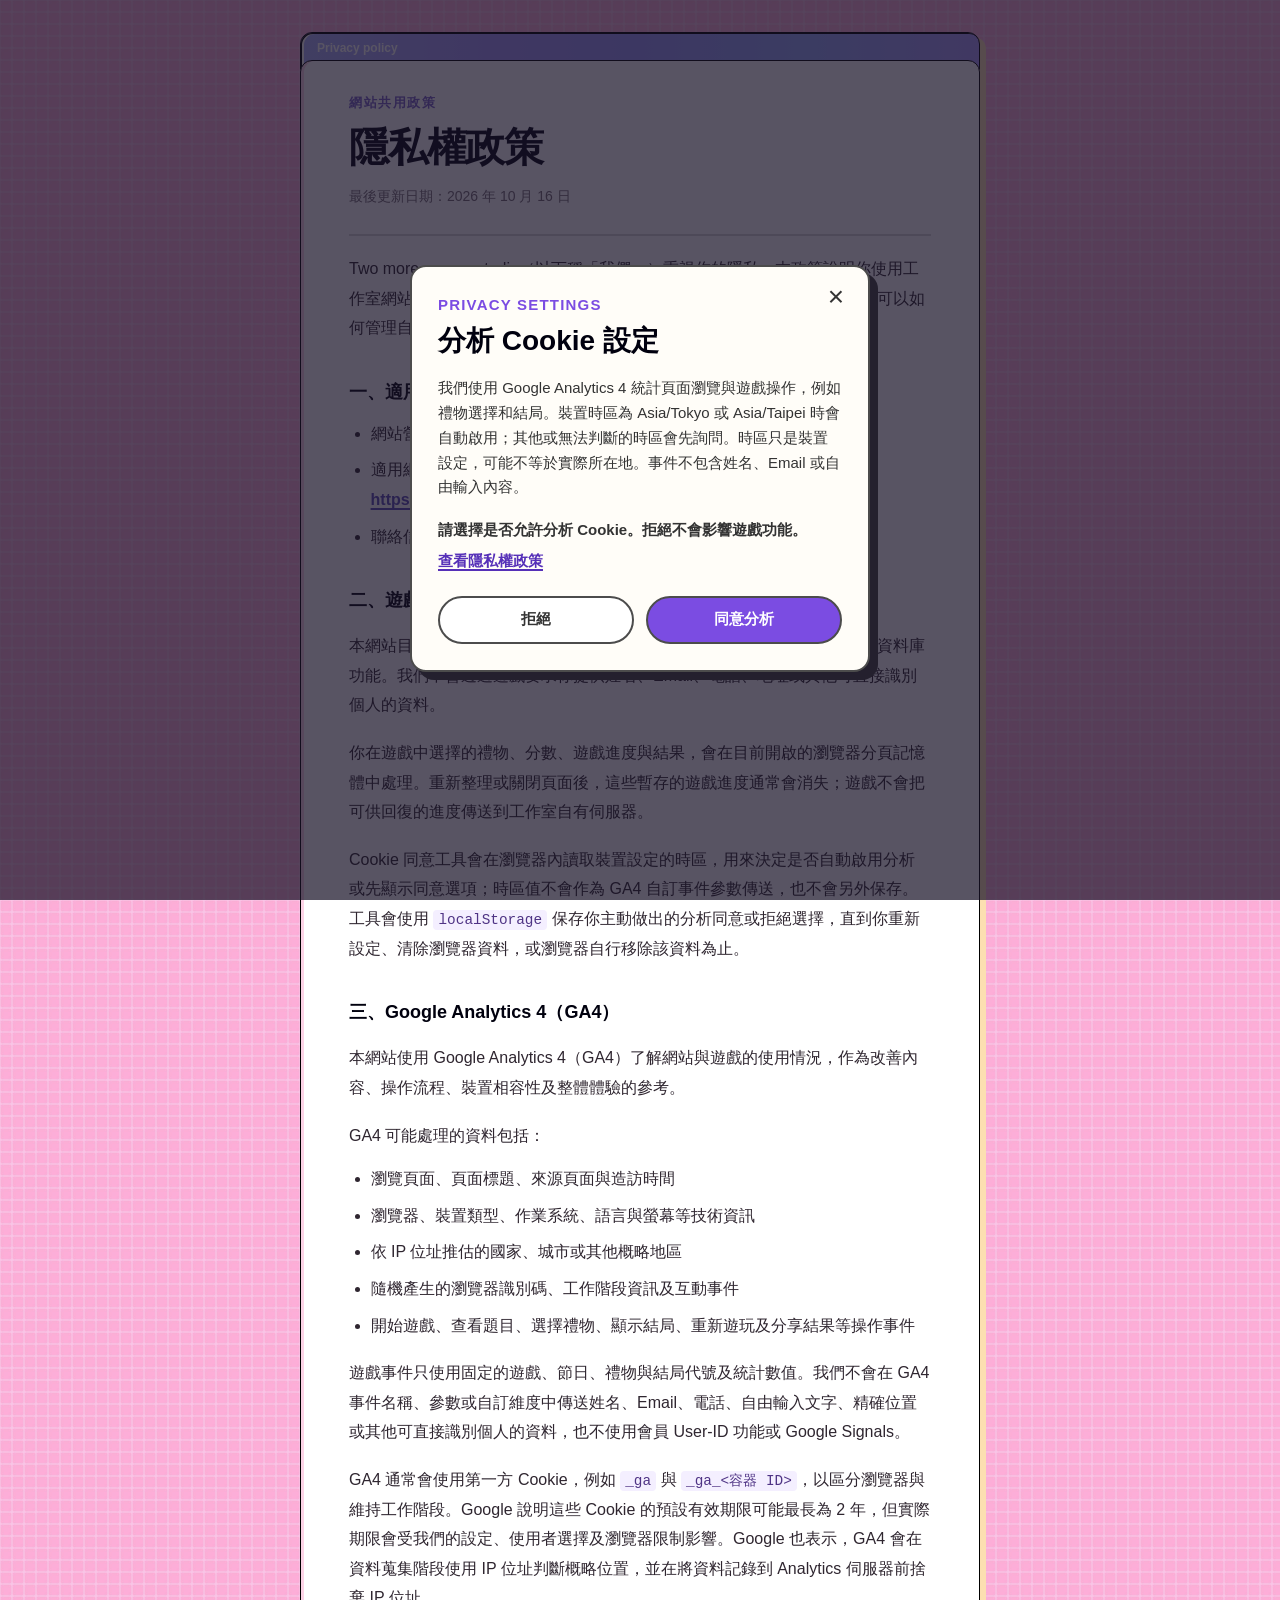
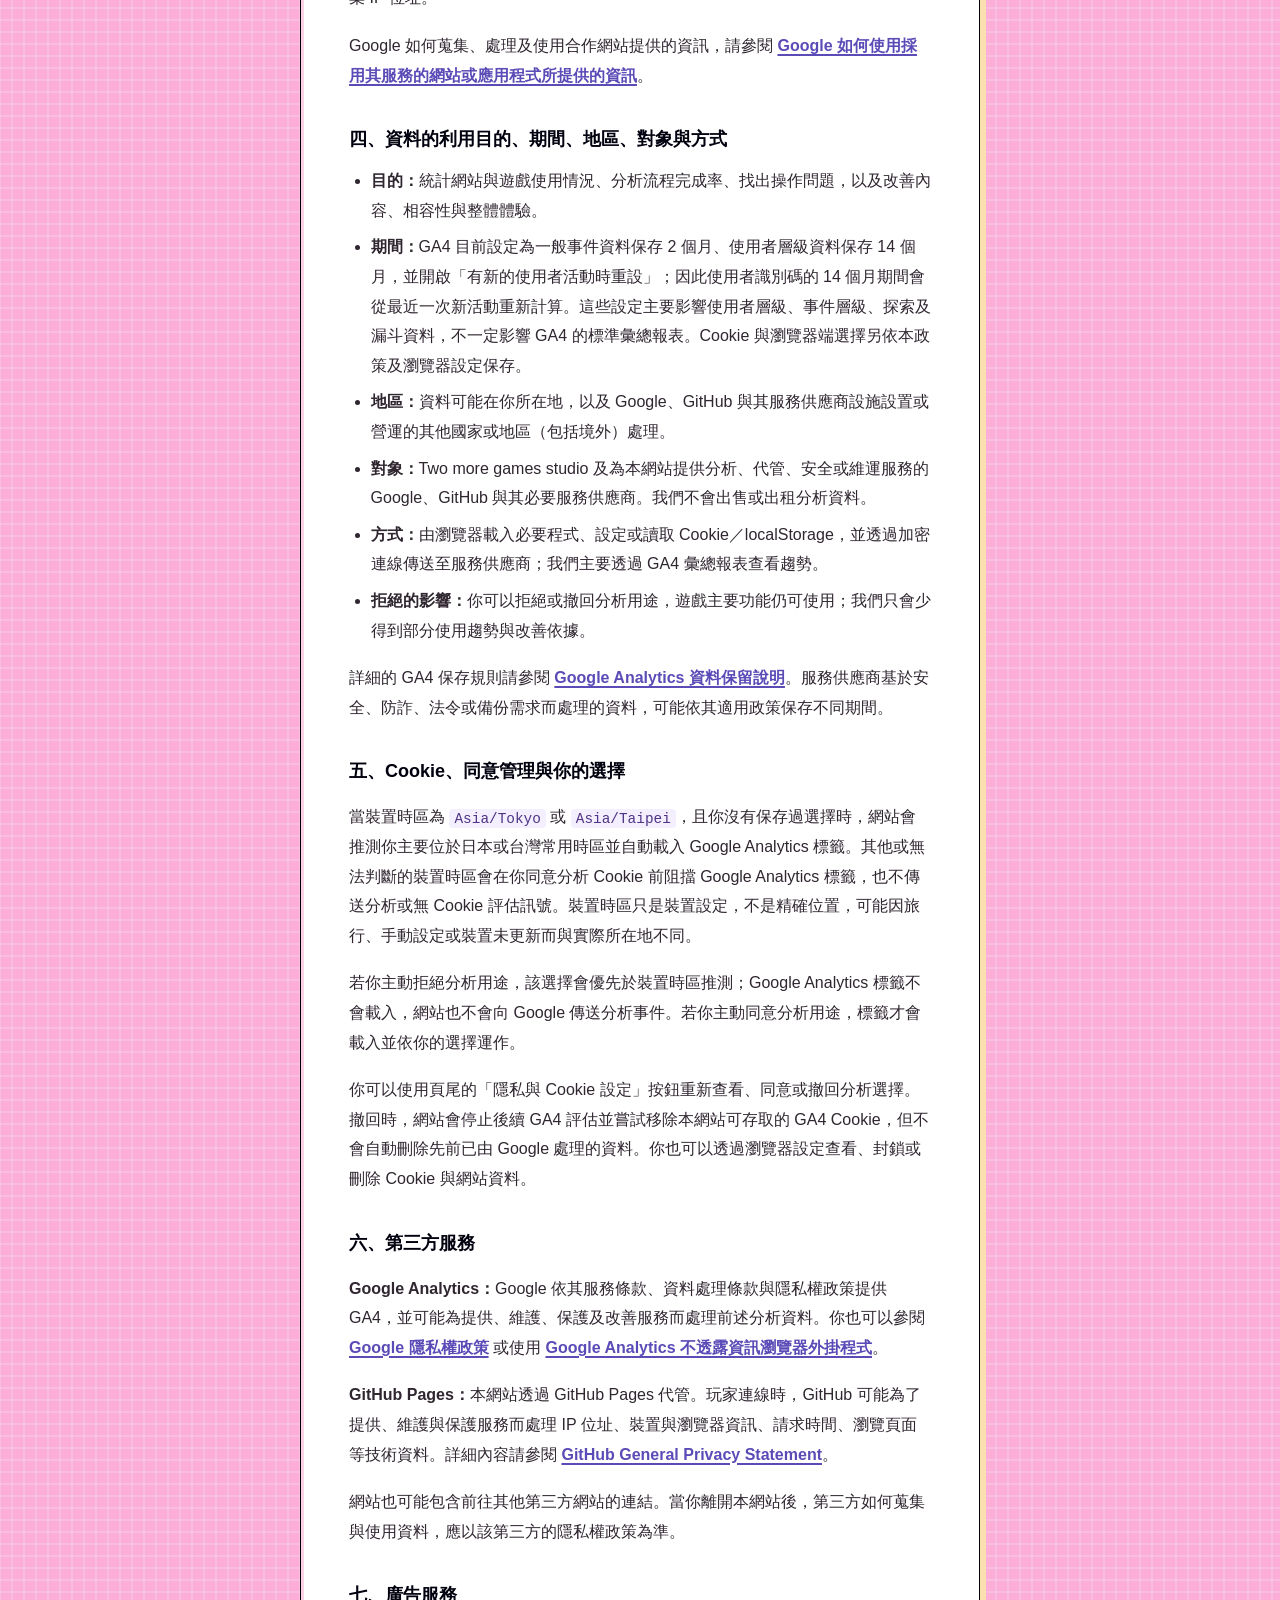
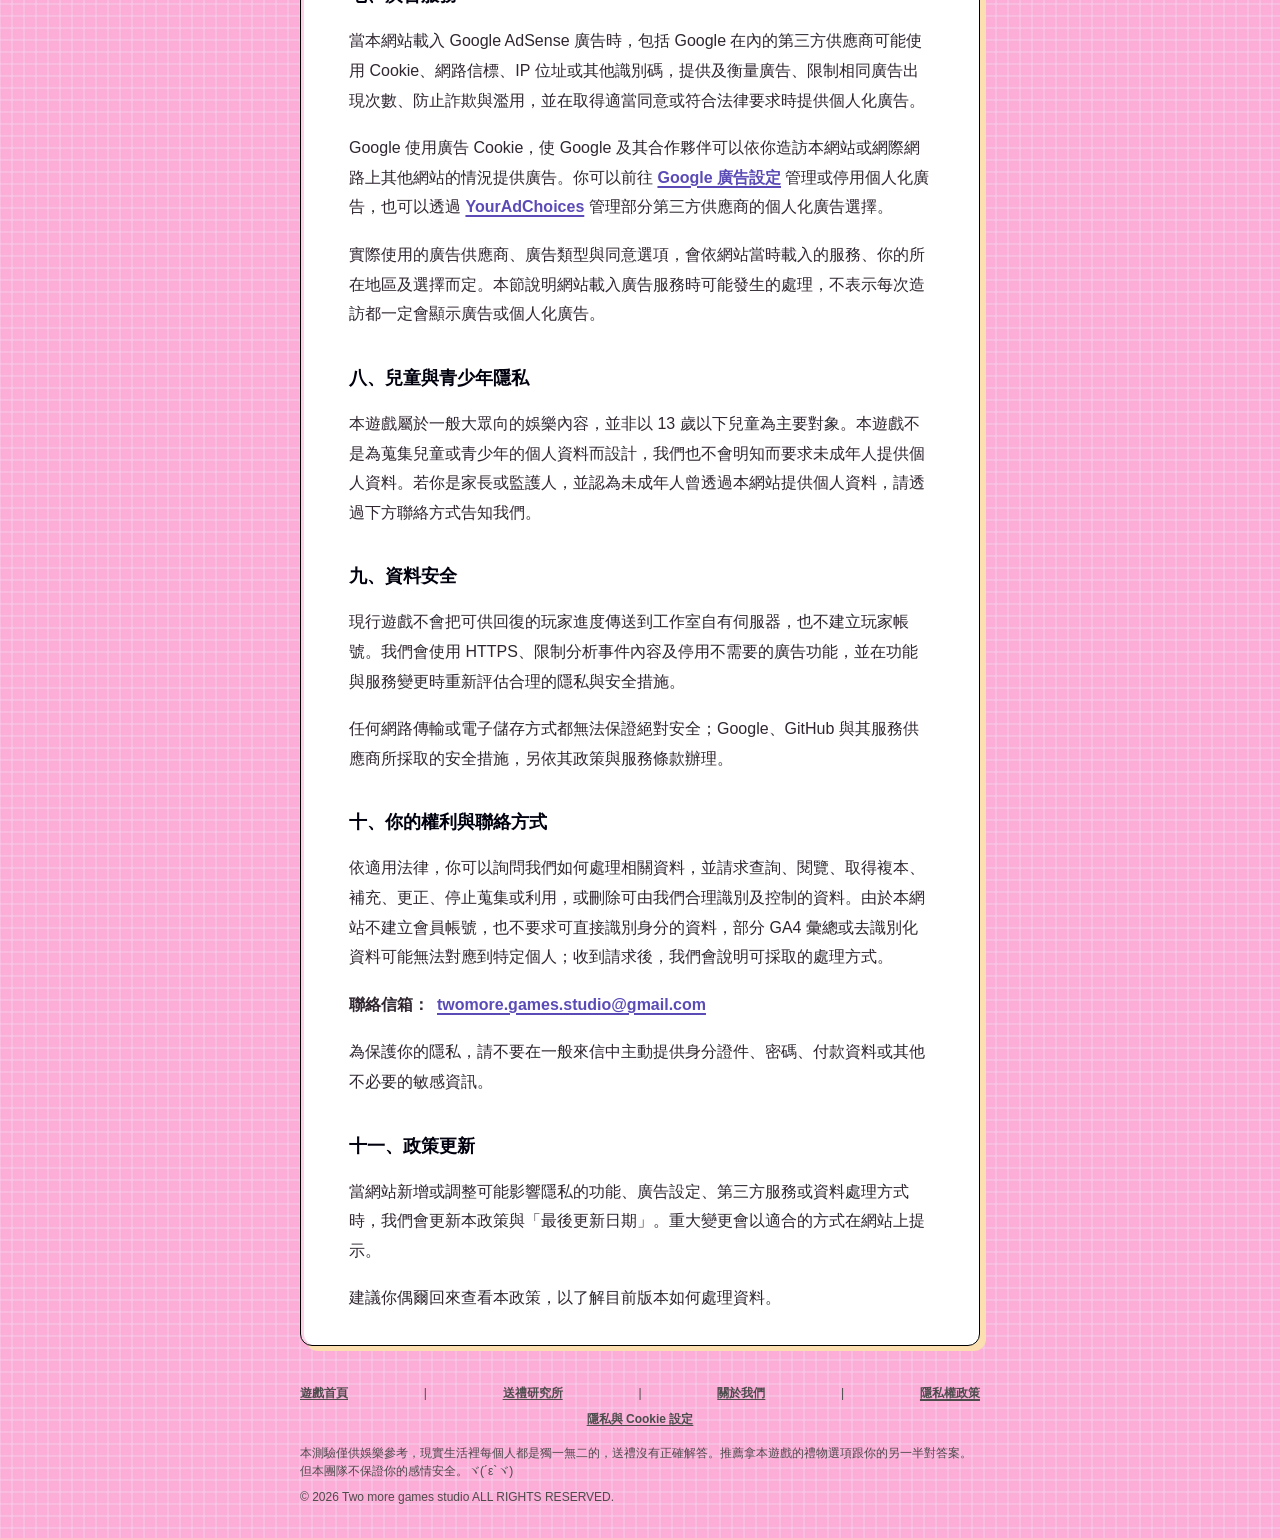
==== commit 9e6fab37: "重整隱私權政策並移除公開檢查表" ====
--- a/privacy/index.html
+++ b/privacy/index.html
@@ -5,7 +5,7 @@
     <meta name="viewport" content="width=device-width, initial-scale=1" />
     <meta
       name="description"
-      content="了解 Two more games studio 工作室網站與旗下遊戲如何使用 Google Analytics 4、Google AdSense、Cookie 及第三方服務處理相關資料。"
+      content="了解 Two more games studio 工作室網站與旗下遊戲如何使用 Google Analytics 4、Cookie 及第三方服務處理相關資料。"
     />
     <!-- 正式宣傳與申請 AdSense 前，請改回 index,follow。 -->
     <meta name="robots" content="noindex,follow" />
@@ -32,53 +32,33 @@
             </div>
 
             <p>
-              Two more games studio（以下稱「我們」）重視你的隱私。本政策說明你使用工作室網站與《送禮大作戰》網頁遊戲時，相關資料可能如何被處理。
+              Two more games studio（以下稱「我們」）重視你的隱私。本政策說明你使用工作室網站與《送禮大作戰》網頁遊戲時，相關資料可能如何被處理，以及你可以如何管理自己的選擇。
             </p>
-            <p>
-              本政策適用於位於
-              <a href="https://twomoregames.space/">https://twomoregames.space/</a>
-              的工作室網站、位於
-              <a href="https://twomoregames.space/gift-game/">https://twomoregames.space/gift-game/</a>
-              的《送禮大作戰》。
-            </p>
+
+            <section aria-labelledby="privacyScope">
+              <h2 id="privacyScope">一、適用範圍與營運者</h2>
+              <ul>
+                <li>網站營運者及隱私聯絡窗口：Two more games studio</li>
+                <li>
+                  適用網站：<a href="https://twomoregames.space/">https://twomoregames.space/</a>
+                  與《送禮大作戰》<a href="https://twomoregames.space/gift-game/">https://twomoregames.space/gift-game/</a>
+                </li>
+                <li>
+                  聯絡信箱：<a href="mailto:twomore.games.studio@gmail.com">twomore.games.studio@gmail.com</a>
+                </li>
+              </ul>
+            </section>
 
             <section aria-labelledby="privacyGameData">
-              <h2 id="privacyGameData">一、遊戲本身處理的資料</h2>
+              <h2 id="privacyGameData">二、遊戲與裝置端處理的資料</h2>
               <p>
                 本網站目前不提供會員註冊、登入、留言、聯絡表單、電子報、付款或後端資料庫功能。我們不會透過遊戲要求你提供姓名、Email、電話、地址或其他可直接識別個人的資料。
               </p>
               <p>
-                你在遊戲中選擇的禮物、分數、遊戲進度與結果，會在目前開啟的瀏覽器分頁記憶體中處理。遊戲不會把進度傳送到工作室自有伺服器，也不會由我們建立可辨識個人的玩家帳號紀錄；但在網站依裝置時區推測自動啟用分析，或你同意分析 Cookie 後，部分遊戲操作的固定代號與統計數值會依下方「Google Analytics 4」章節傳送給 Google。
-              </p>
-              <p>
-                重新整理或關閉頁面後，這些暫存的遊戲進度通常會消失；選擇「再測一次」也會重新開始遊戲。遊戲本身目前不使用
-                <code>localStorage</code>、<code>sessionStorage</code>
-                或其他瀏覽器持久儲存功能保存遊戲進度。Cookie 同意工具會使用 <code>localStorage</code> 保存你主動做出的分析同意選擇；網站也會在瀏覽器內讀取裝置設定的時區，用來決定是否自動啟用分析或先顯示同意選項。網站不會把這個時區值作為自訂事件參數傳送，也不會另外保存時區判斷結果。網站分析資料依下方「Google Analytics 4」章節處理。
-              </p>
-            </section>
-
-            <section aria-labelledby="privacyAdsense">
-              <h2 id="privacyAdsense">二、Google AdSense 與廣告資料（尚未啟用）</h2>
-              <p>
-                本網站目前尚未載入 Google AdSense 程式碼，也不會因 AdSense 顯示廣告或傳送廣告評估資料。若未來啟用 AdSense，我們會在啟用前更新實際設定、同意介面與本政策；以下內容說明啟用後可能涉及的資料處理。
-              </p>
-              <p>瀏覽器可能會將部分資訊傳送給 Google 或相關廣告合作夥伴，例如：</p>
-              <ul>
-                <li>你瀏覽的頁面網址與來源頁面</li>
-                <li>IP 位址與概略位置</li>
-                <li>瀏覽器、裝置、作業系統與語言等技術資訊</li>
-                <li>Cookie、裝置識別資訊與廣告識別資訊</li>
-                <li>廣告曝光、點擊、互動與成效資訊</li>
-              </ul>
-              <p>
-                這些資訊可能用於提供及衡量廣告、限制相同廣告出現次數、製作彙總報表、防止詐欺與濫用，以及在獲得適當同意或符合法律要求時提供個人化廣告。
-              </p>
-              <p>
-                Google 如何使用來自合作夥伴網站的資訊，請參閱：<a
-                  href="https://policies.google.com/technologies/partner-sites?hl=zh-TW"
-                  target="_blank"
-                  rel="noopener noreferrer"
-                >Google 如何使用採用其服務的網站或應用程式所提供的資訊</a>。
+                你在遊戲中選擇的禮物、分數、遊戲進度與結果，會在目前開啟的瀏覽器分頁記憶體中處理。重新整理或關閉頁面後，這些暫存的遊戲進度通常會消失；遊戲不會把可供回復的進度傳送到工作室自有伺服器。
+              </p>
+              <p>
+                Cookie 同意工具會在瀏覽器內讀取裝置設定的時區，用來決定是否自動啟用分析或先顯示同意選項；時區值不會作為 GA4 自訂事件參數傳送，也不會另外保存。工具會使用 <code>localStorage</code> 保存你主動做出的分析同意或拒絕選擇，直到你重新設定、清除瀏覽器資料，或瀏覽器自行移除該資料為止。
               </p>
             </section>
 
@@ -86,9 +66,6 @@
               <h2 id="privacyGa4">三、Google Analytics 4（GA4）</h2>
               <p>
                 本網站使用 Google Analytics 4（GA4）了解網站與遊戲的使用情況，作為改善內容、操作流程、裝置相容性及整體體驗的參考。
-              </p>
-              <p>
-                當瀏覽器回報的裝置時區為 <code>Asia/Tokyo</code> 或 <code>Asia/Taipei</code>，且你尚未保存同意或拒絕選擇時，網站會自動啟用 GA4。其他或無法判斷的裝置時區會先顯示分析 Cookie 選項，取得同意後才載入 GA4。裝置時區只是裝置設定，不是精確位置，可能因旅行、手動設定或裝置未更新而與實際所在地不同。
               </p>
               <p>GA4 可能處理的資料包括：</p>
               <ul>
@@ -99,99 +76,86 @@
                 <li>開始遊戲、查看題目、選擇禮物、顯示結局、重新遊玩及分享結果等操作事件</li>
               </ul>
               <p>
-                我們不會在 GA4 事件名稱、參數或自訂維度中傳送姓名、Email、電話、自由輸入文字、精確位置或其他可直接識別個人的資料，也不使用會員 User-ID 功能。
-              </p>
-              <p>
-                GA4 通常會使用第一方 Cookie，例如 <code>_ga</code> 與 <code>_ga_&lt;容器 ID&gt;</code>，以區分瀏覽器與維持工作階段。Google 說明這些 Cookie 的預設有效期限為 2 年，但實際期限可能受我們的設定、使用者選擇及瀏覽器限制影響。詳細內容請參閱
+                遊戲事件只使用固定的遊戲、節日、禮物與結局代號及統計數值。我們不會在 GA4 事件名稱、參數或自訂維度中傳送姓名、Email、電話、自由輸入文字、精確位置或其他可直接識別個人的資料，也不使用會員 User-ID 功能或 Google Signals。
+              </p>
+              <p>
+                GA4 通常會使用第一方 Cookie，例如 <code>_ga</code> 與 <code>_ga_&lt;容器 ID&gt;</code>，以區分瀏覽器與維持工作階段。Google 說明這些 Cookie 的預設有效期限可能最長為 2 年，但實際期限會受我們的設定、使用者選擇及瀏覽器限制影響。Google 也表示，GA4 會在資料蒐集階段使用 IP 位址判斷概略位置，並在將資料記錄到 Analytics 伺服器前捨棄 IP 位址。
+              </p>
+              <p>
+                Google 如何蒐集、處理及使用合作網站提供的資訊，請參閱
                 <a
-                  href="https://support.google.com/analytics/answer/11397207"
+                  href="https://policies.google.com/technologies/partner-sites?hl=zh-TW"
                   target="_blank"
                   rel="noopener noreferrer"
-                >GA4 在網站上的 Cookie 使用方式</a>。
-              </p>
-              <p>
-                Google 表示，GA4 會在資料蒐集階段使用 IP 位址判斷概略位置，並在將資料記錄到 Analytics 伺服器前捨棄 IP 位址。詳細內容請參閱
-                <a
-                  href="https://support.google.com/analytics/answer/11598602"
-                  target="_blank"
-                  rel="noopener noreferrer"
-                >Google Analytics 區域性資料蒐集說明</a>。Google Analytics 資料的保存會依 GA4 資源中的資料保留設定及處理目的決定；我們只會在分析趨勢、評估功能與改善網站所需的期間內使用這些資料。
-              </p>
-              <p>
-                如果你不希望瀏覽活動提供給 Google Analytics，可以拒絕網站提供的分析儲存選項、調整瀏覽器 Cookie 設定，或使用
-                <a href="https://tools.google.com/dlpage/gaoptout" target="_blank" rel="noopener noreferrer">Google Analytics 不透露資訊瀏覽器外掛程式</a>。
-              </p>
-            </section>
-
-            <section aria-labelledby="privacyAdTypes">
-              <h2 id="privacyAdTypes">四、個人化廣告與非個人化廣告（尚未啟用）</h2>
-              <p>如果未來啟用廣告，Google 等第三方供應商可能依據你先前造訪本網站或其他網站的紀錄，使用廣告 Cookie 提供個人化廣告。</p>
-              <p>
-                非個人化廣告不會依據你過去的瀏覽行為選擇廣告，但仍可能根據目前頁面內容、概略位置或目前的查詢內容顯示廣告，也可能使用 Cookie 或類似技術進行廣告頻率控制、彙總成效報告及防止詐欺。
-              </p>
-              <p>實際顯示個人化或非個人化廣告，可能依你的所在地區、同意選擇、Google 帳戶與廣告設定，以及 Google 當時適用的政策而不同。</p>
-              <p>
-                你可以前往
-                <a href="https://adssettings.google.com/" target="_blank" rel="noopener noreferrer">Google 廣告設定</a>
-                查看或調整個人化廣告設定，也可以透過
-                <a href="https://optout.aboutads.info/" target="_blank" rel="noopener noreferrer">YourAdChoices</a>
-                管理部分第三方廣告供應商的個人化廣告選擇。
+                >Google 如何使用採用其服務的網站或應用程式所提供的資訊</a>。
+              </p>
+            </section>
+
+            <section aria-labelledby="privacyUseDetails">
+              <h2 id="privacyUseDetails">四、資料的利用目的、期間、地區、對象與方式</h2>
+              <ul>
+                <li><strong>目的：</strong>統計網站與遊戲使用情況、分析流程完成率、找出操作問題，以及改善內容、相容性與整體體驗。</li>
+                <li>
+                  <strong>期間：</strong>GA4 目前設定為一般事件資料保存 2 個月、使用者層級資料保存 14 個月，並開啟「有新的使用者活動時重設」；因此使用者識別碼的 14 個月期間會從最近一次新活動重新計算。這些設定主要影響使用者層級、事件層級、探索及漏斗資料，不一定影響 GA4 的標準彙總報表。Cookie 與瀏覽器端選擇另依本政策及瀏覽器設定保存。
+                </li>
+                <li><strong>地區：</strong>資料可能在你所在地，以及 Google、GitHub 與其服務供應商設施設置或營運的其他國家或地區（包括境外）處理。</li>
+                <li><strong>對象：</strong>Two more games studio 及為本網站提供分析、代管、安全或維運服務的 Google、GitHub 與其必要服務供應商。我們不會出售或出租分析資料。</li>
+                <li><strong>方式：</strong>由瀏覽器載入必要程式、設定或讀取 Cookie／localStorage，並透過加密連線傳送至服務供應商；我們主要透過 GA4 彙總報表查看趨勢。</li>
+                <li><strong>拒絕的影響：</strong>你可以拒絕或撤回分析用途，遊戲主要功能仍可使用；我們只會少得到部分使用趨勢與改善依據。</li>
+              </ul>
+              <p>
+                詳細的 GA4 保存規則請參閱
+                <a href="https://support.google.com/analytics/answer/7667196" target="_blank" rel="noopener noreferrer">Google Analytics 資料保留說明</a>。服務供應商基於安全、防詐、法令或備份需求而處理的資料，可能依其適用政策保存不同期間。
               </p>
             </section>
 
             <section aria-labelledby="privacyCookies">
               <h2 id="privacyCookies">五、Cookie、同意管理與你的選擇</h2>
               <p>
-                Google Analytics 可能依裝置時區推測及你的同意選擇設定或讀取 Cookie 與類似技術。Google AdSense 與廣告合作夥伴目前尚未載入；若未來啟用，會在啟用前更新本節與同意選項。
-              </p>
-              <p>
-                當裝置時區為 <code>Asia/Tokyo</code> 或 <code>Asia/Taipei</code>，且你沒有保存過選擇時，網站會推測你主要位於日本或台灣常用時區並自動載入 Google Analytics 標籤。其他或無法判斷的裝置時區採用基本同意模式：在你同意分析 Cookie 前不載入 Google Analytics 標籤，也不向 Google 傳送分析或無 Cookie 評估訊號。廣告儲存、廣告使用者資料及廣告個人化在所有地區維持停用。
-              </p>
-              <p>
-                若你主動拒絕分析用途，該選擇會優先於裝置時區推測；Google Analytics 標籤不會載入，網站也不會向 Google 傳送分析用途的 Cookie、裝置識別資訊或無 Cookie 評估訊號。若你主動同意分析用途，標籤會載入並依你的選擇運作。詳細原理請參閱
-                <a
-                  href="https://developers.google.com/tag-platform/security/concepts/consent-mode"
-                  target="_blank"
-                  rel="noopener noreferrer"
-                >Google 同意模式說明</a>。
-              </p>
-              <p>
-                你可以使用頁尾的「隱私與 Cookie 設定」按鈕重新查看、同意或撤回分析選擇。撤回時，網站會停止後續 GA4 評估並嘗試移除本網站可存取的 GA4 Cookie，但不會自動刪除先前已由 Google 處理的資料；相關刪除與控制方式依 Google 的政策辦理。
-              </p>
-              <p>
-                你也可以透過瀏覽器設定查看、封鎖或刪除 Cookie。封鎖 Cookie 不代表網站一定不會顯示廣告，也不一定會阻止所有不依賴 Cookie 的資料處理；部分設定可能影響網站或第三方服務的運作。
+                當裝置時區為 <code>Asia/Tokyo</code> 或 <code>Asia/Taipei</code>，且你沒有保存過選擇時，網站會推測你主要位於日本或台灣常用時區並自動載入 Google Analytics 標籤。其他或無法判斷的裝置時區會在你同意分析 Cookie 前阻擋 Google Analytics 標籤，也不傳送分析或無 Cookie 評估訊號。裝置時區只是裝置設定，不是精確位置，可能因旅行、手動設定或裝置未更新而與實際所在地不同。
+              </p>
+              <p>
+                若你主動拒絕分析用途，該選擇會優先於裝置時區推測；Google Analytics 標籤不會載入，網站也不會向 Google 傳送分析事件。若你主動同意分析用途，標籤才會載入並依你的選擇運作。
+              </p>
+              <p>
+                你可以使用頁尾的「隱私與 Cookie 設定」按鈕重新查看、同意或撤回分析選擇。撤回時，網站會停止後續 GA4 評估並嘗試移除本網站可存取的 GA4 Cookie，但不會自動刪除先前已由 Google 處理的資料。你也可以透過瀏覽器設定查看、封鎖或刪除 Cookie 與網站資料。
               </p>
             </section>
 
             <section aria-labelledby="privacyThirdParty">
-              <h2 id="privacyThirdParty">六、第三方廣告供應商與服務</h2>
-              <p>
-                除了 Google 之外，AdSense 可能透過經認可的第三方供應商、廣告聯播網或廣告技術合作夥伴提供及衡量廣告。實際合作夥伴會依地區、廣告庫存、使用者選擇及我們在 AdSense 後台的設定而有所不同。
-              </p>
-              <p>
-                適用時，本網站的同意管理畫面會列出可能接收或處理資料的廣告合作夥伴及其用途。你也可以查看 Google 提供的<a
-                  href="https://support.google.com/admanager/answer/9012903"
-                  target="_blank"
-                  rel="noopener noreferrer"
-                >廣告技術合作夥伴說明與名單</a>。
-              </p>
-              <p>網站也可能包含前往其他第三方網站的連結。當你離開本網站後，第三方如何蒐集與使用資料，應以該第三方的隱私權政策為準。</p>
-            </section>
-
-            <section aria-labelledby="privacyHosting">
-              <h2 id="privacyHosting">七、GitHub Pages 代管服務</h2>
-              <p>
-                本網站目前透過 GitHub Pages 提供。當你連線至網站時，GitHub 可能為了提供、維護與保護服務，自動處理部分技術與使用資訊，例如 IP 位址、裝置與瀏覽器資訊、請求日期與時間、瀏覽頁面及連結互動等。
-              </p>
-              <p>
-                這類資料由 GitHub 依其服務與隱私規範處理，不是由《送禮大作戰》的遊戲程式主動蒐集。詳細內容請參閱
+              <h2 id="privacyThirdParty">六、第三方服務</h2>
+              <p>
+                <strong>Google Analytics：</strong>Google 依其服務條款、資料處理條款與隱私權政策提供 GA4，並可能為提供、維護、保護及改善服務而處理前述分析資料。你也可以參閱
+                <a href="https://policies.google.com/privacy?hl=zh-TW" target="_blank" rel="noopener noreferrer">Google 隱私權政策</a>
+                或使用
+                <a href="https://tools.google.com/dlpage/gaoptout" target="_blank" rel="noopener noreferrer">Google Analytics 不透露資訊瀏覽器外掛程式</a>。
+              </p>
+              <p>
+                <strong>GitHub Pages：</strong>本網站透過 GitHub Pages 代管。玩家連線時，GitHub 可能為了提供、維護與保護服務而處理 IP 位址、裝置與瀏覽器資訊、請求時間、瀏覽頁面等技術資料。詳細內容請參閱
                 <a
                   href="https://docs.github.com/en/site-policy/privacy-policies/github-general-privacy-statement"
                   target="_blank"
                   rel="noopener noreferrer"
                 >GitHub General Privacy Statement</a>。
               </p>
-              <p>若未來更換網站代管、網域服務、內容傳遞網路（CDN）或其他基礎設施，我們會重新檢查並視需要更新本政策。</p>
+              <p>網站也可能包含前往其他第三方網站的連結。當你離開本網站後，第三方如何蒐集與使用資料，應以該第三方的隱私權政策為準。</p>
+            </section>
+
+            <section aria-labelledby="privacyAds">
+              <h2 id="privacyAds">七、廣告服務</h2>
+              <p>
+                當本網站載入 Google AdSense 廣告時，包括 Google 在內的第三方供應商可能使用 Cookie、網路信標、IP 位址或其他識別碼，提供及衡量廣告、限制相同廣告出現次數、防止詐欺與濫用，並在取得適當同意或符合法律要求時提供個人化廣告。
+              </p>
+              <p>
+                Google 使用廣告 Cookie，使 Google 及其合作夥伴可以依你造訪本網站或網際網路上其他網站的情況提供廣告。你可以前往
+                <a href="https://adssettings.google.com/" target="_blank" rel="noopener noreferrer">Google 廣告設定</a>
+                管理或停用個人化廣告，也可以透過
+                <a href="https://optout.aboutads.info/" target="_blank" rel="noopener noreferrer">YourAdChoices</a>
+                管理部分第三方供應商的個人化廣告選擇。
+              </p>
+              <p>
+                實際使用的廣告供應商、廣告類型與同意選項，會依網站當時載入的服務、你的所在地區及選擇而定。本節說明網站載入廣告服務時可能發生的處理，不表示每次造訪都一定會顯示廣告或個人化廣告。
+              </p>
             </section>
 
             <section aria-labelledby="privacyChildren">
@@ -199,30 +163,24 @@
               <p>
                 本遊戲屬於一般大眾向的娛樂內容，並非以 13 歲以下兒童為主要對象。本遊戲不是為蒐集兒童或青少年的個人資料而設計，我們也不會明知而要求未成年人提供個人資料。若你是家長或監護人，並認為未成年人曾透過本網站提供個人資料，請透過下方聯絡方式告知我們。
               </p>
-              <p>Google 與廣告合作夥伴如何判斷廣告資格及處理未成年人相關廣告，依其政策、使用者所在地區與帳戶狀態而定。</p>
-            </section>
-
-            <section aria-labelledby="privacyRetention">
-              <h2 id="privacyRetention">九、資料保存與安全</h2>
-              <p>現行遊戲不會把玩家進度傳送到工作室自有伺服器，因此我們不會保存玩家帳號或可供回復的遊戲進度。在網站依裝置時區推測自動啟用分析，或玩家同意分析 Cookie 後，GA4 會依前述方式處理遊戲事件代號與統計數值。</p>
-              <p>
-                GA4 的分析資料會依 GA4 資源中的資料保留設定與前述分析目的保存。Google、GitHub 與其他廣告或基礎服務供應商所處理的資料，其保存期間、安全措施及刪除方式也依各供應商的政策辦理。任何網路傳輸或電子儲存方式都無法保證絕對安全，但我們會在功能與服務變更時重新評估合理的隱私與安全措施。
-              </p>
-            </section>
-
-            <section aria-labelledby="privacyContact">
-              <h2 id="privacyContact">十、你的權利與聯絡方式</h2>
-              <p>若你對本政策有疑問，或希望詢問適用法律下的資料權利，請聯絡：</p>
+            </section>
+
+            <section aria-labelledby="privacySecurity">
+              <h2 id="privacySecurity">九、資料安全</h2>
+              <p>
+                現行遊戲不會把可供回復的玩家進度傳送到工作室自有伺服器，也不建立玩家帳號。我們會使用 HTTPS、限制分析事件內容及停用不需要的廣告功能，並在功能與服務變更時重新評估合理的隱私與安全措施。
+              </p>
+              <p>任何網路傳輸或電子儲存方式都無法保證絕對安全；Google、GitHub 與其服務供應商所採取的安全措施，另依其政策與服務條款辦理。</p>
+            </section>
+
+            <section aria-labelledby="privacyRights">
+              <h2 id="privacyRights">十、你的權利與聯絡方式</h2>
+              <p>
+                依適用法律，你可以詢問我們如何處理相關資料，並請求查詢、閱覽、取得複本、補充、更正、停止蒐集或利用，或刪除可由我們合理識別及控制的資料。由於本網站不建立會員帳號，也不要求可直接識別身分的資料，部分 GA4 彙總或去識別化資料可能無法對應到特定個人；收到請求後，我們會說明可採取的處理方式。
+              </p>
               <p class="contact-line">
                 <strong>聯絡信箱：</strong>
                 <a href="mailto:twomore.games.studio@gmail.com">twomore.games.studio@gmail.com</a>
-              </p>
-              <p>
-                如果你的問題與 Google 所控制的廣告資料有關，也可以透過
-                <a href="https://policies.google.com/privacy?hl=zh-TW" target="_blank" rel="noopener noreferrer">Google 隱私權政策</a>
-                與
-                <a href="https://adssettings.google.com/" target="_blank" rel="noopener noreferrer">Google 廣告設定</a>
-                查看相關說明及控制方式。
               </p>
               <p>為保護你的隱私，請不要在一般來信中主動提供身分證件、密碼、付款資料或其他不必要的敏感資訊。</p>
             </section>
@@ -232,7 +190,6 @@
               <p>當網站新增或調整可能影響隱私的功能、廣告設定、第三方服務或資料處理方式時，我們會更新本政策與「最後更新日期」。重大變更會以適合的方式在網站上提示。</p>
               <p>建議你偶爾回來查看本政策，以了解目前版本如何處理資料。</p>
             </section>
-
           </div>
         </div>
       </article>
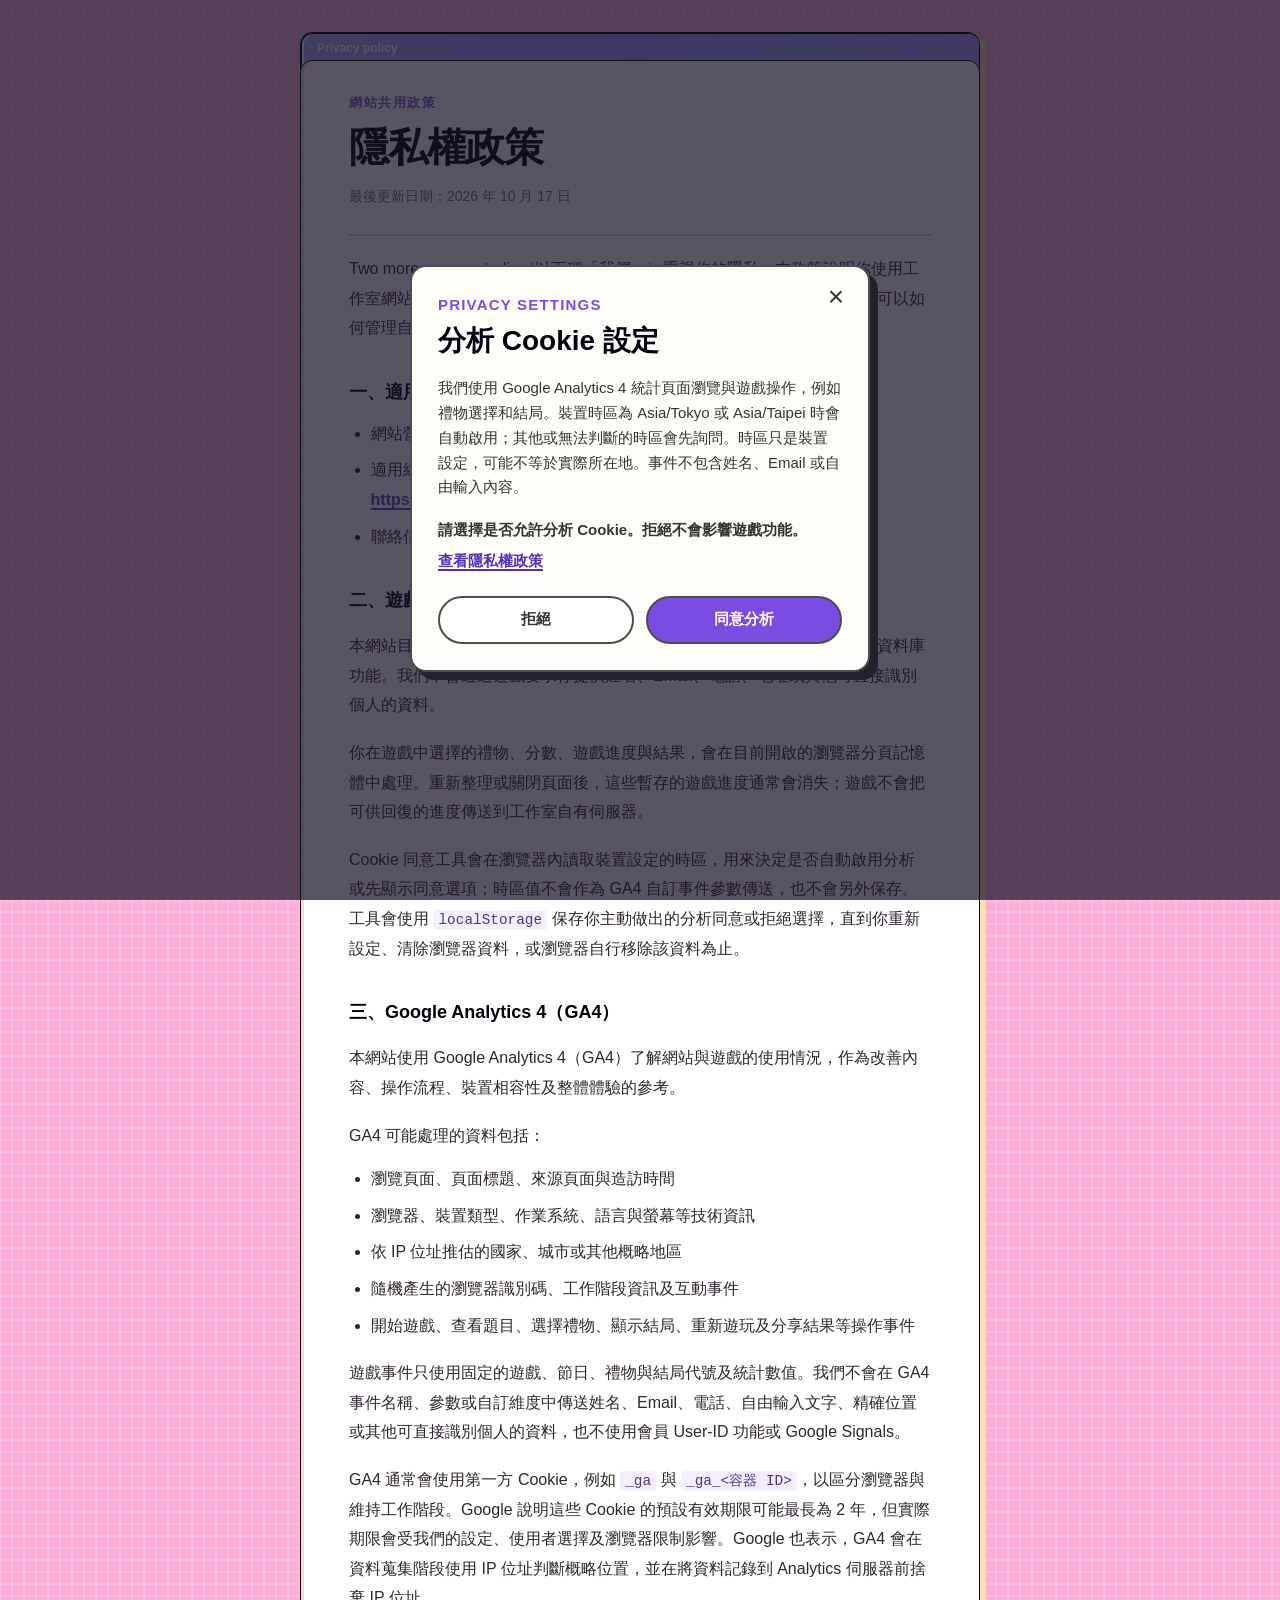
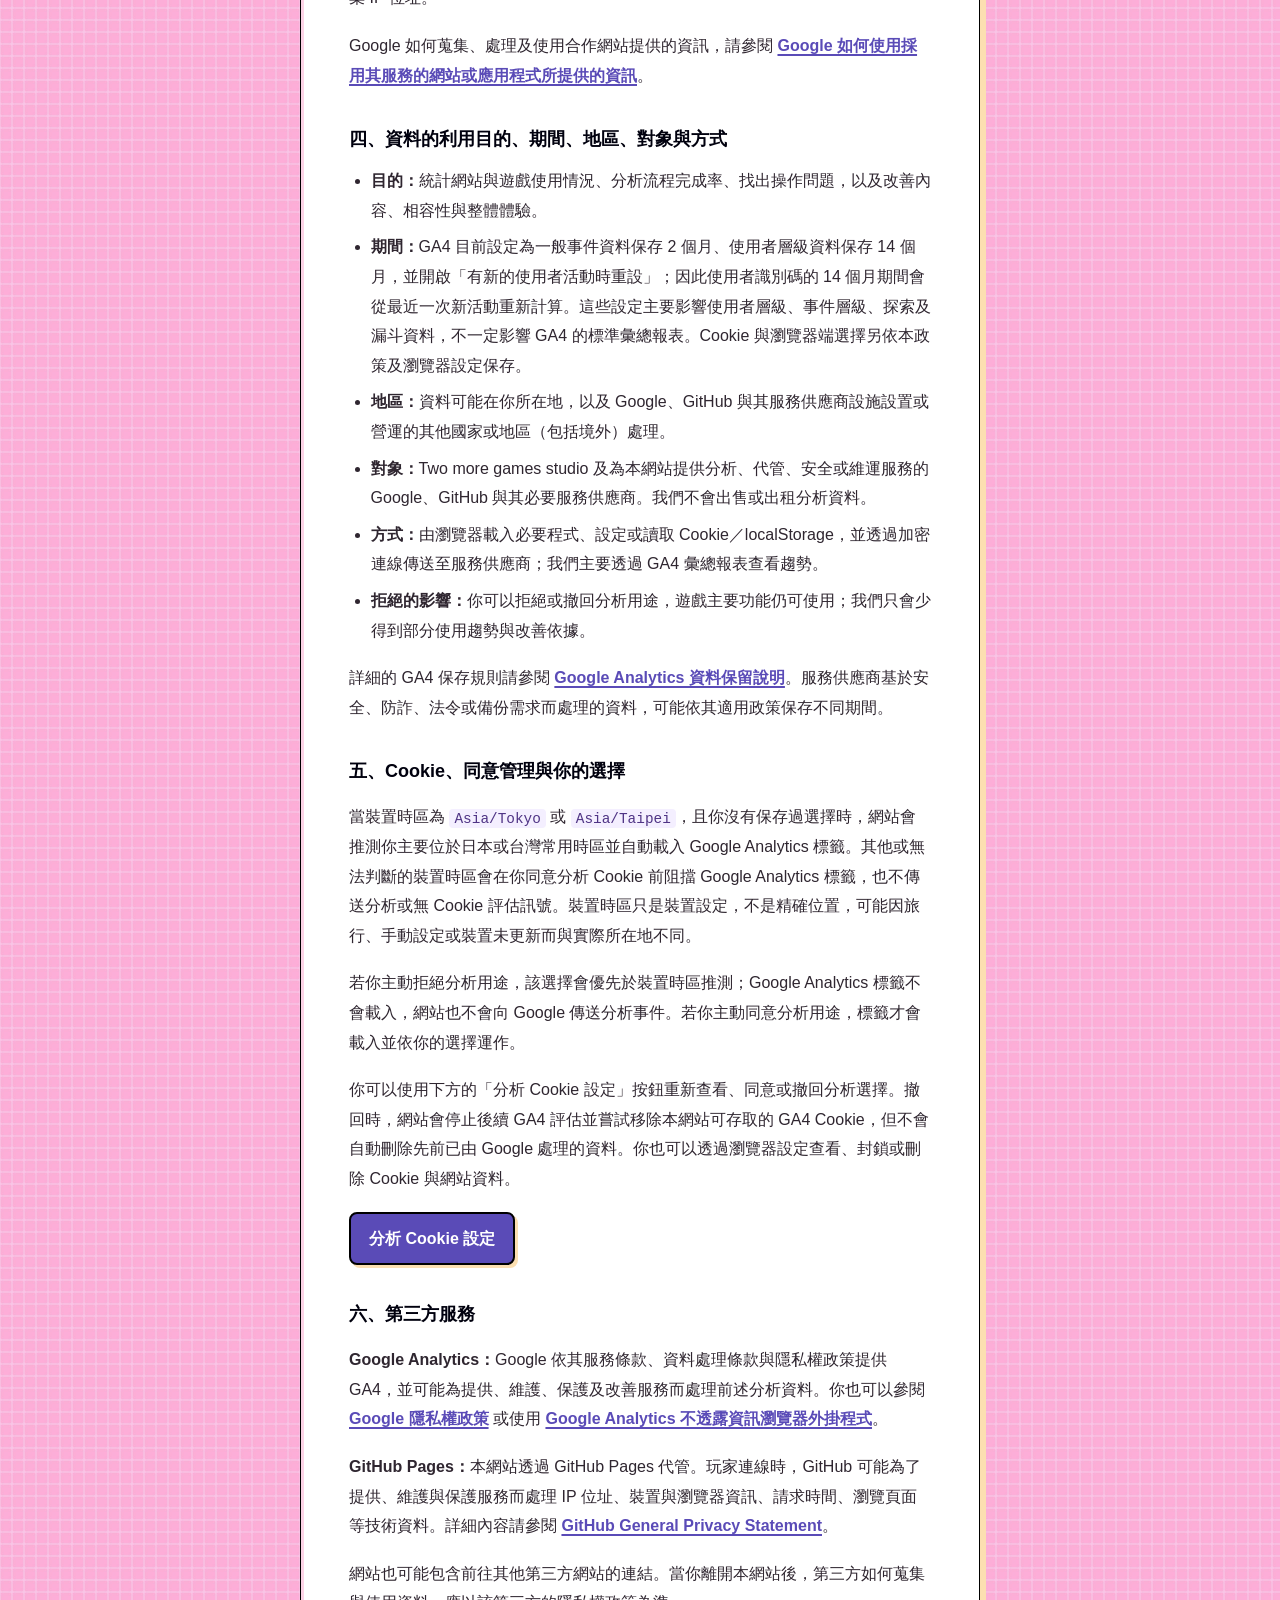
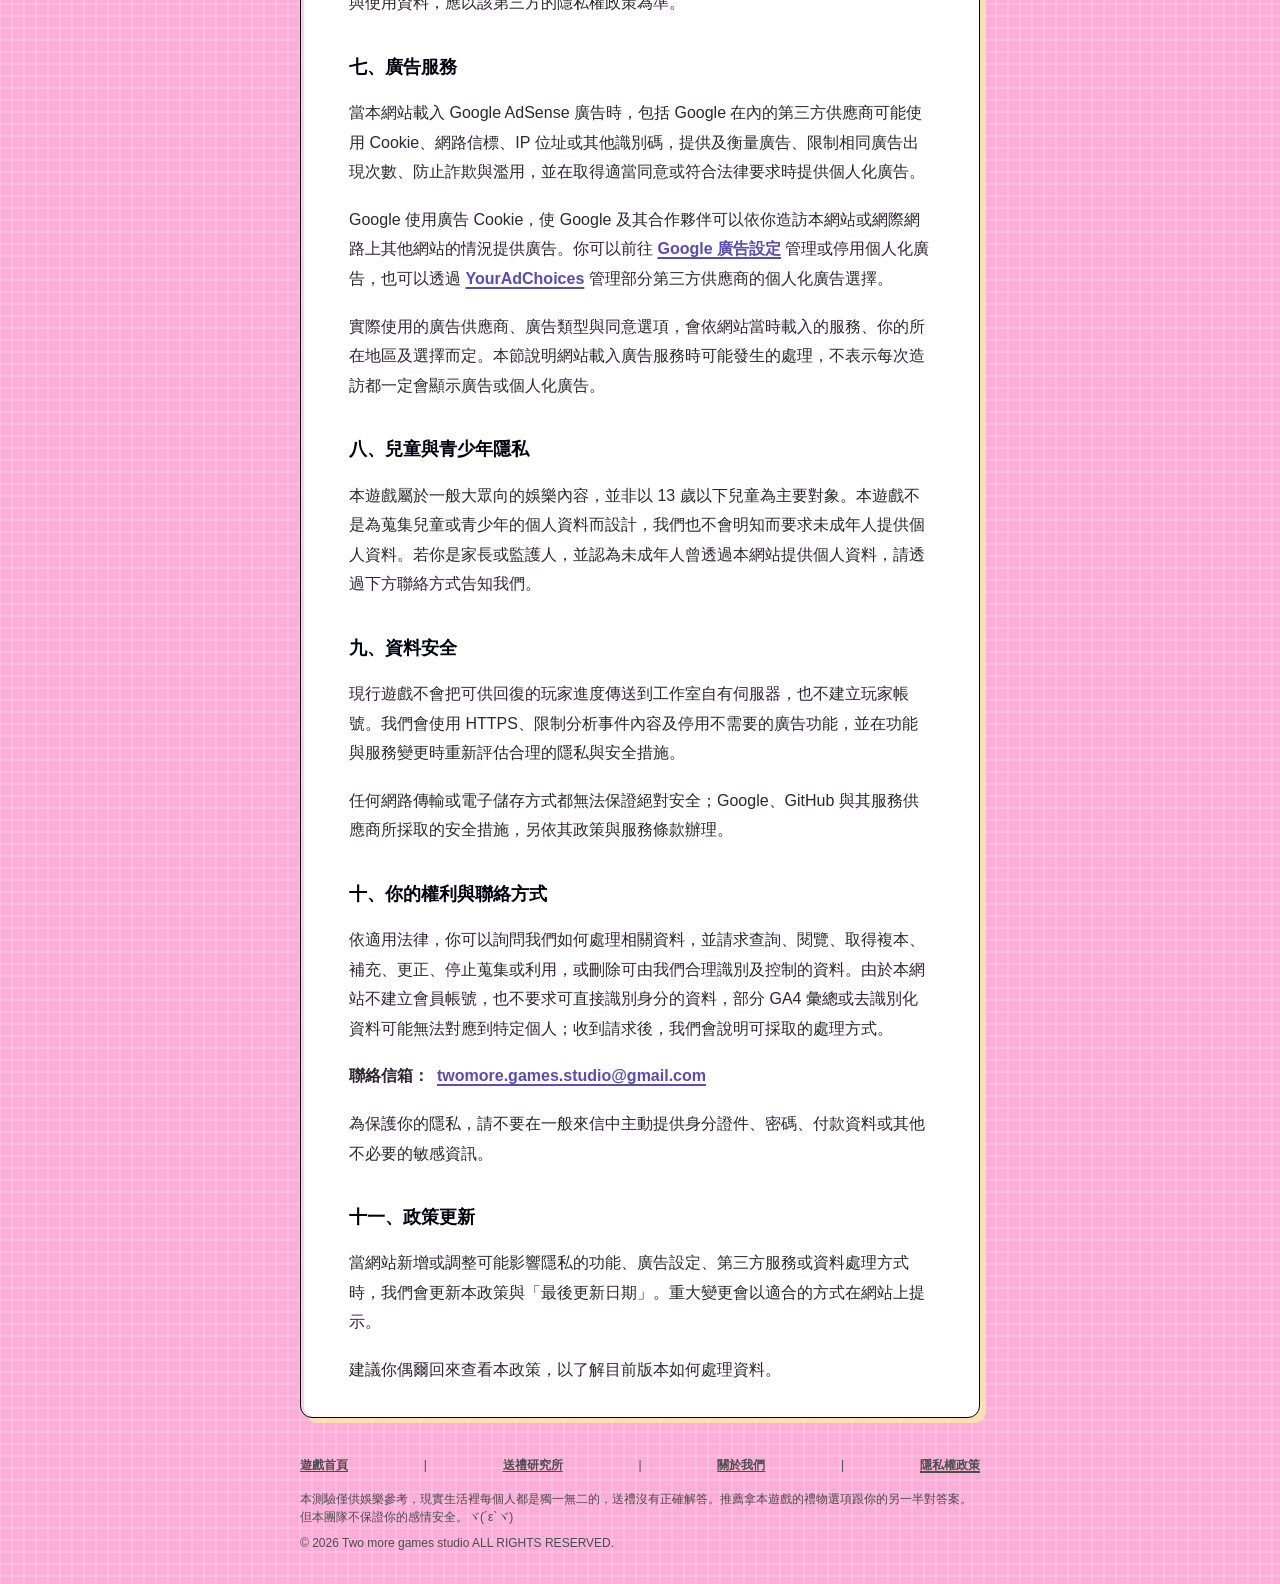
==== commit 16df8ed4: "移動分析 Cookie 設定至隱私頁" ====
--- a/privacy/index.html
+++ b/privacy/index.html
@@ -7,12 +7,12 @@
       name="description"
       content="了解 Two more games studio 工作室網站與旗下遊戲如何使用 Google Analytics 4、Cookie 及第三方服務處理相關資料。"
     />
-    <!-- 正式宣傳與申請 AdSense 前，請改回 index,follow。 -->
-    <meta name="robots" content="noindex,follow" />
+    <meta name="robots" content="index,follow" />
     <title>隱私權政策｜Two more games studio</title>
+    <link rel="canonical" href="https://twomoregames.space/privacy/" />
     <link rel="icon" type="image/png" href="/gift-game/assets/question/heart.png" />
-    <link rel="stylesheet" href="privacy.css?v=20261013-2" />
-    <script src="/components/site-footer.js?v=20261016-3" defer></script>
+    <link rel="stylesheet" href="privacy.css?v=20261017-1" />
+    <script src="/components/site-footer.js?v=20261017-1" defer></script>
   </head>
   <body>
     <main class="privacy-page">
@@ -28,7 +28,7 @@
               <p class="privacy-eyebrow">網站共用政策</p>
               <h1 id="privacyTitle">隱私權政策</h1>
               <!-- 更新政策時，請一併修改這個日期。 -->
-              <p class="privacy-date">最後更新日期：2026 年 10 月 16 日</p>
+              <p class="privacy-date">最後更新日期：2026 年 10 月 17 日</p>
             </div>
 
             <p>
@@ -118,7 +118,10 @@
                 若你主動拒絕分析用途，該選擇會優先於裝置時區推測；Google Analytics 標籤不會載入，網站也不會向 Google 傳送分析事件。若你主動同意分析用途，標籤才會載入並依你的選擇運作。
               </p>
               <p>
-                你可以使用頁尾的「隱私與 Cookie 設定」按鈕重新查看、同意或撤回分析選擇。撤回時，網站會停止後續 GA4 評估並嘗試移除本網站可存取的 GA4 Cookie，但不會自動刪除先前已由 Google 處理的資料。你也可以透過瀏覽器設定查看、封鎖或刪除 Cookie 與網站資料。
+                你可以使用下方的「分析 Cookie 設定」按鈕重新查看、同意或撤回分析選擇。撤回時，網站會停止後續 GA4 評估並嘗試移除本網站可存取的 GA4 Cookie，但不會自動刪除先前已由 Google 處理的資料。你也可以透過瀏覽器設定查看、封鎖或刪除 Cookie 與網站資料。
+              </p>
+              <p class="privacy-settings-action">
+                <button type="button" data-analytics-settings>分析 Cookie 設定</button>
               </p>
             </section>
 
--- a/privacy/privacy.css
+++ b/privacy/privacy.css
@@ -192,6 +192,28 @@
   align-items: center;
 }
 
+.privacy-settings-action button {
+  min-height: 44px;
+  padding: 10px 18px;
+  color: #fff;
+  font: inherit;
+  font-weight: 800;
+  background: #5a4bb7;
+  border: 2px solid #000;
+  border-radius: 8px;
+  box-shadow: 3px 3px 0 #fcdfb1;
+  cursor: pointer;
+}
+
+.privacy-settings-action button:hover {
+  background: #3f3489;
+}
+
+.privacy-settings-action button:focus-visible {
+  outline: 3px solid #7b4ce2;
+  outline-offset: 3px;
+}
+
 /* 黃色標示代表正式發布前一定要替換的文字。 */
 .replace-me {
   display: inline-block;
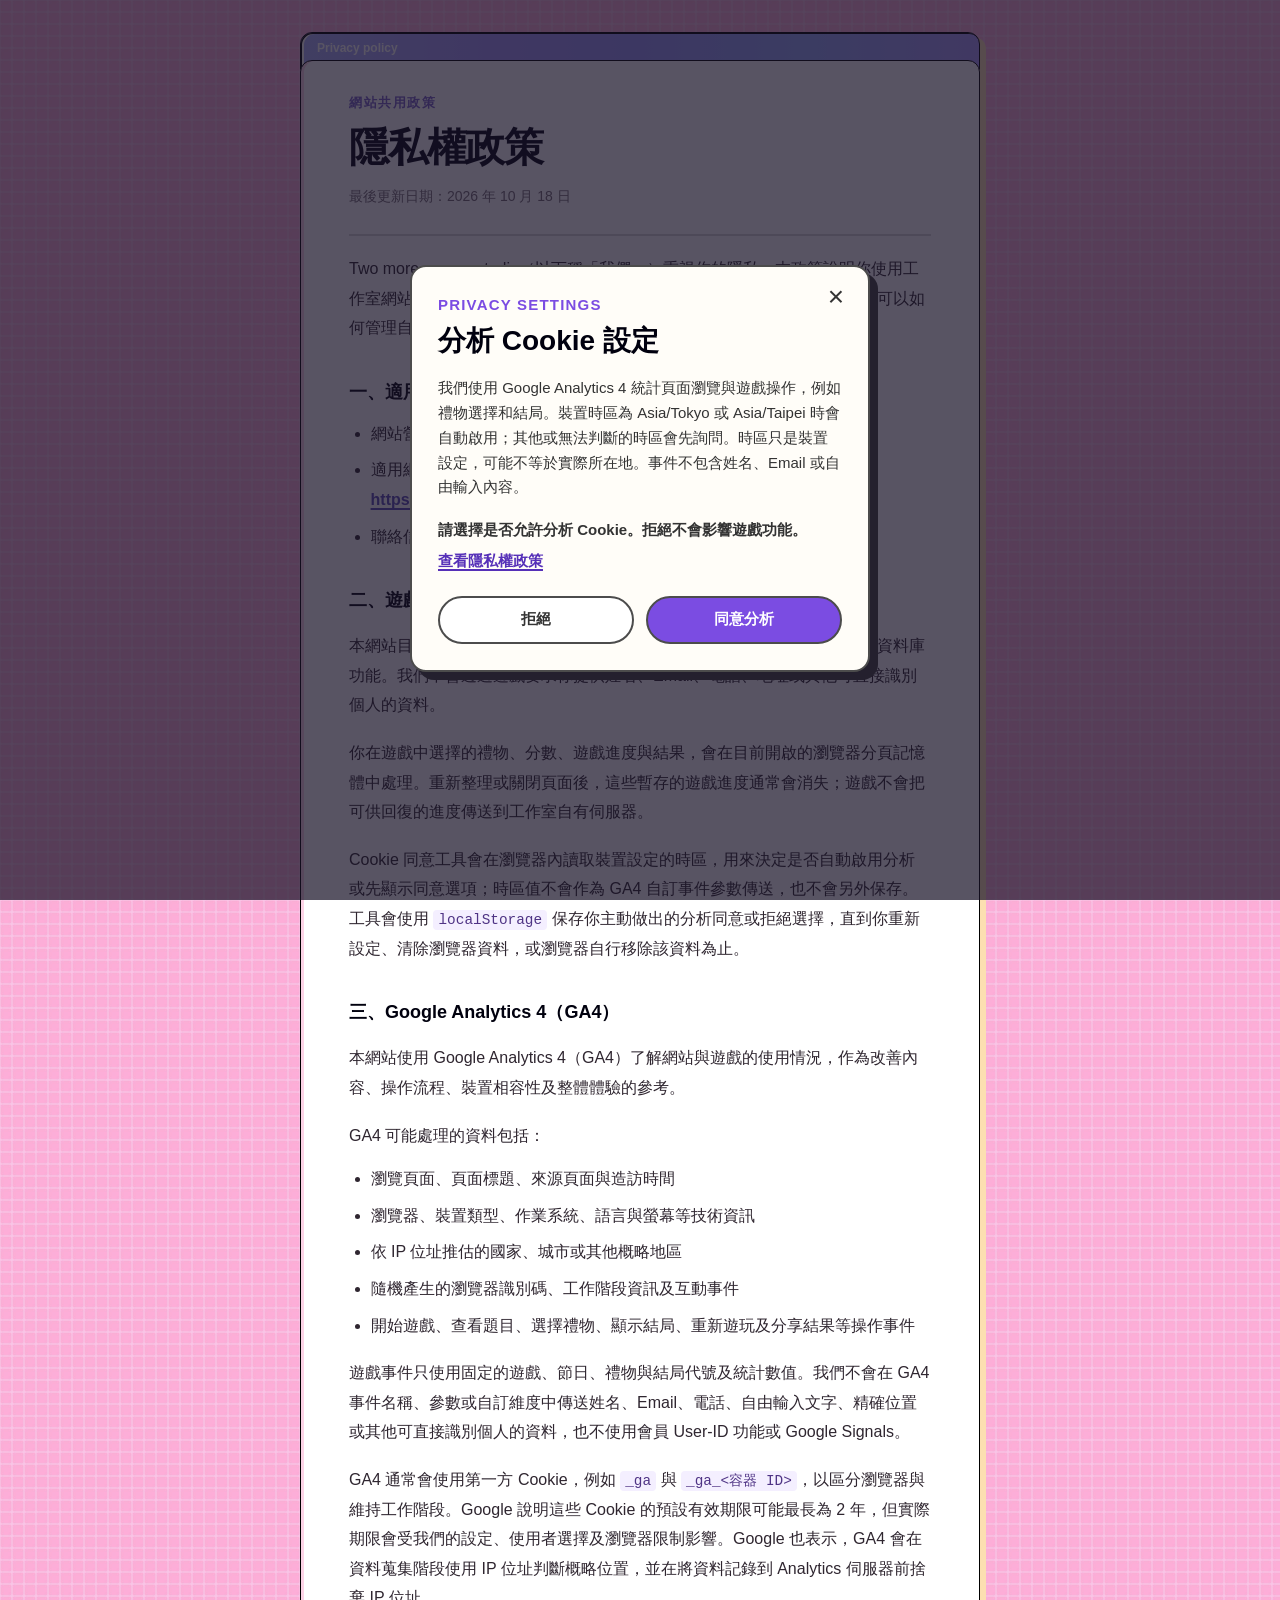
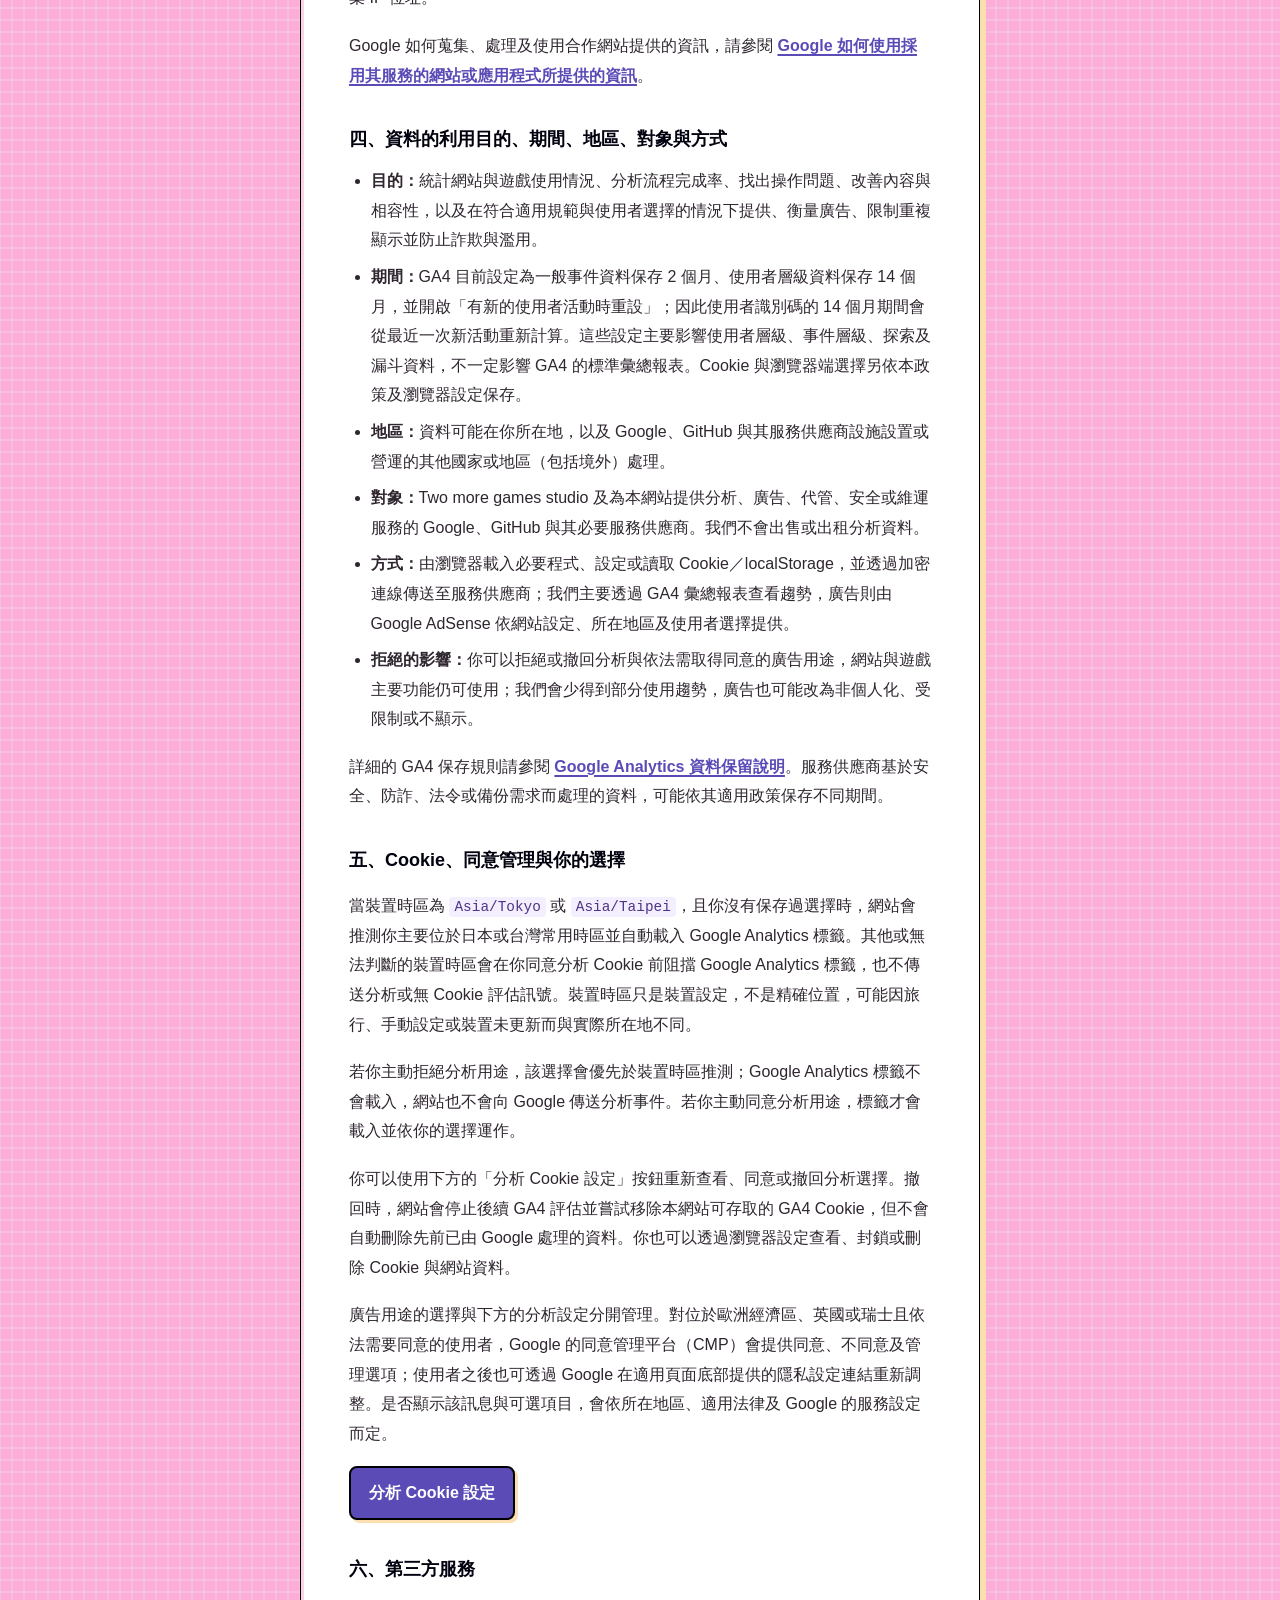
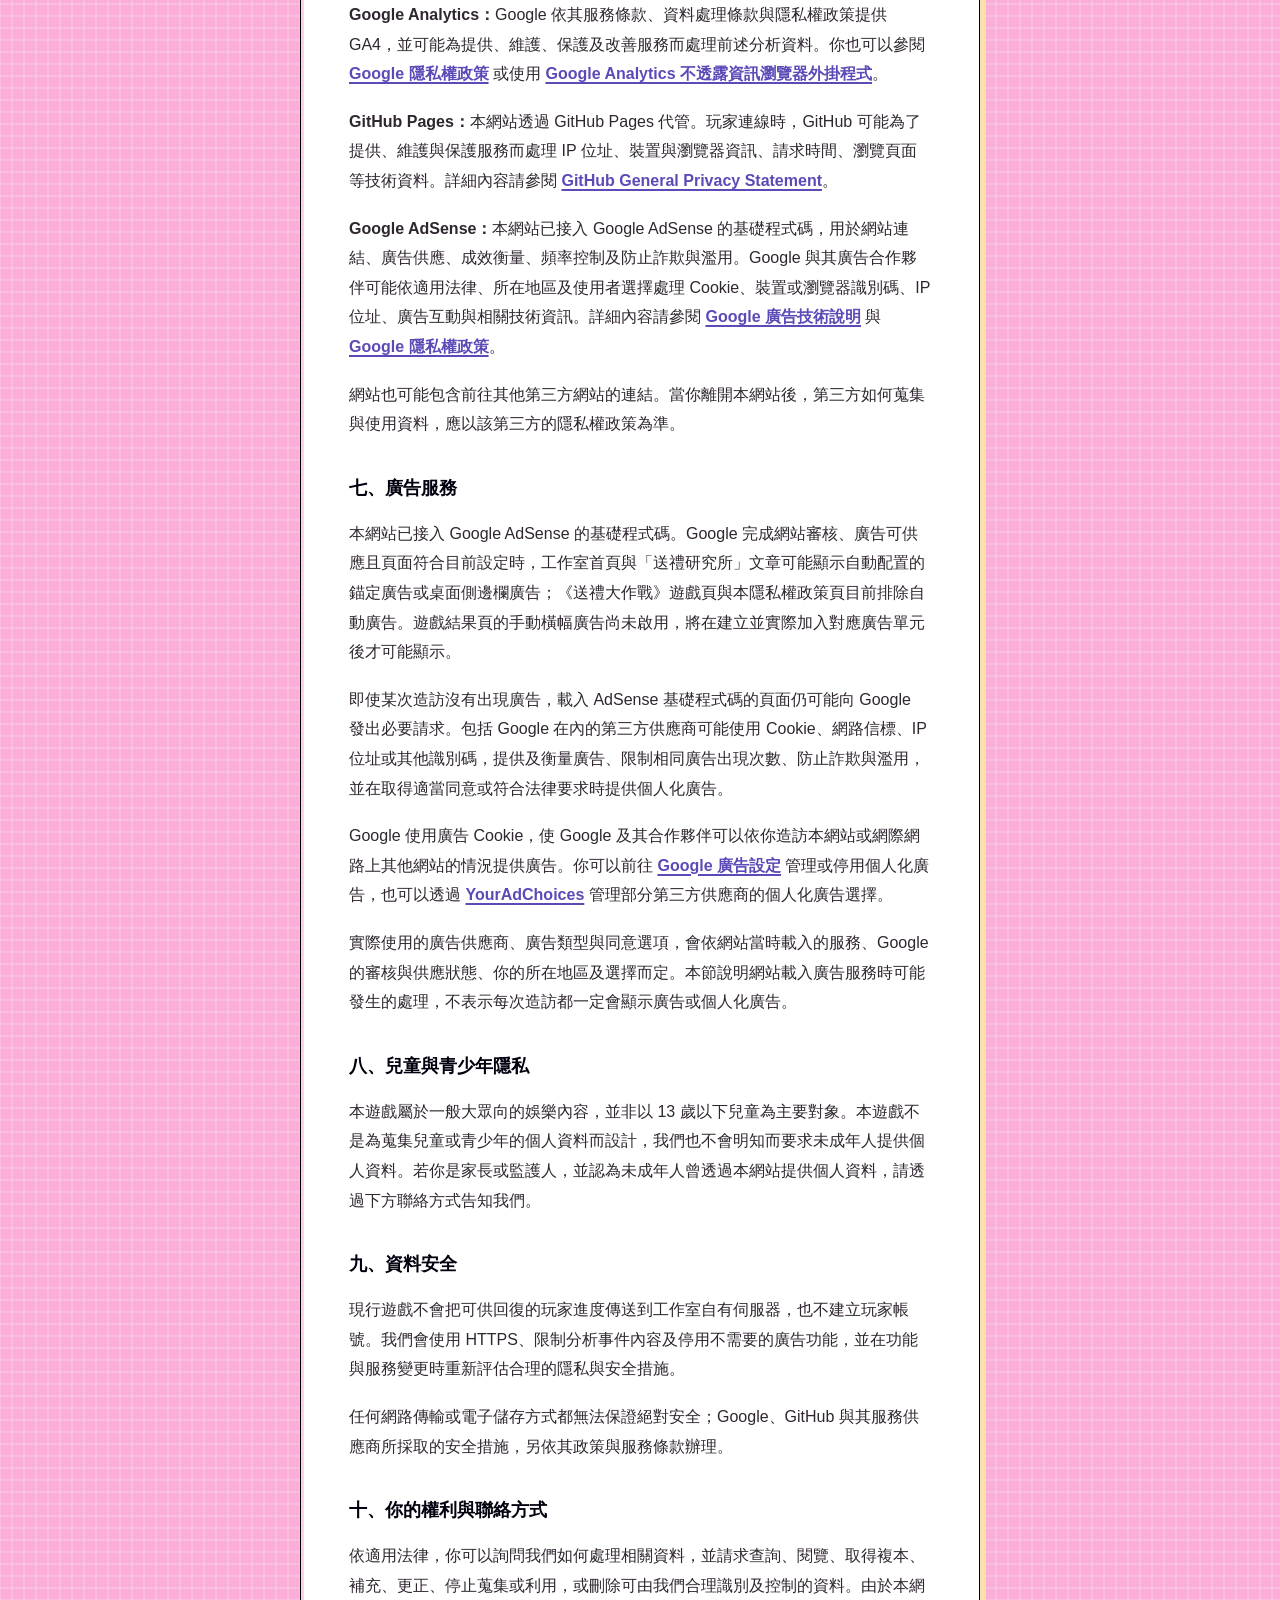
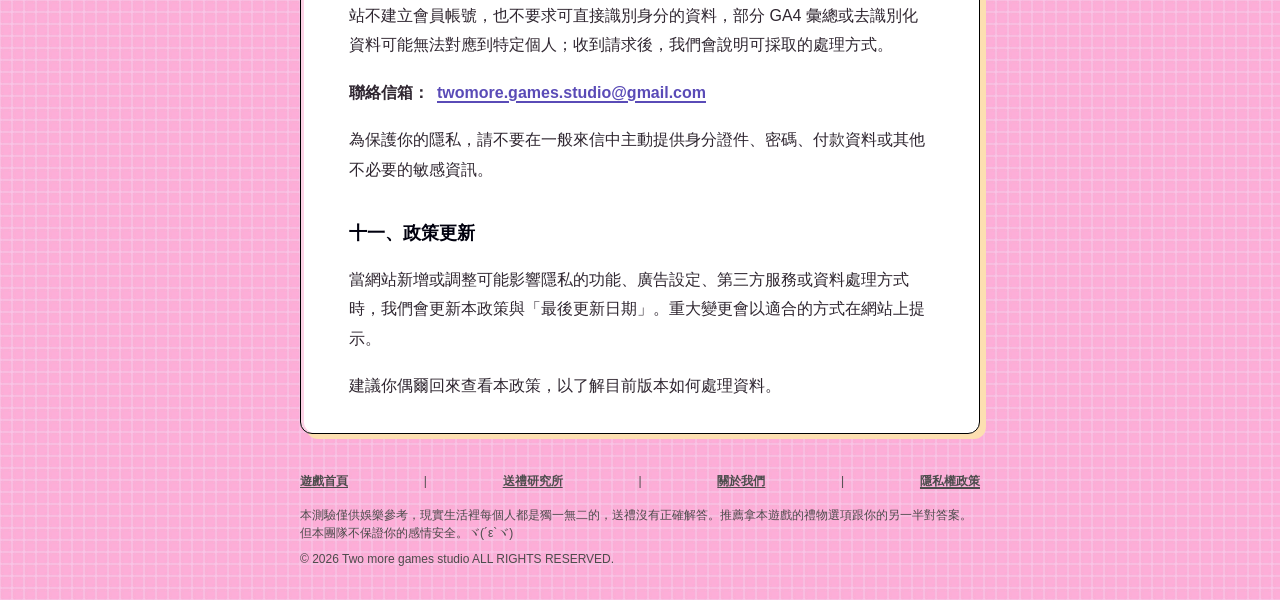
==== commit 4374ad33: "加入 AdSense 與更新隱私說明" ====
--- a/privacy/index.html
+++ b/privacy/index.html
@@ -5,14 +5,14 @@
     <meta name="viewport" content="width=device-width, initial-scale=1" />
     <meta
       name="description"
-      content="了解 Two more games studio 工作室網站與旗下遊戲如何使用 Google Analytics 4、Cookie 及第三方服務處理相關資料。"
+      content="了解 Two more games studio 工作室網站與旗下遊戲如何使用 Google Analytics 4、Google AdSense、Cookie 及第三方服務處理相關資料。"
     />
     <meta name="robots" content="index,follow" />
     <title>隱私權政策｜Two more games studio</title>
     <link rel="canonical" href="https://twomoregames.space/privacy/" />
     <link rel="icon" type="image/png" href="/gift-game/assets/question/heart.png" />
     <link rel="stylesheet" href="privacy.css?v=20261017-1" />
-    <script src="/components/site-footer.js?v=20261017-1" defer></script>
+    <script src="/components/site-footer.js?v=20261018-1" defer></script>
   </head>
   <body>
     <main class="privacy-page">
@@ -28,7 +28,7 @@
               <p class="privacy-eyebrow">網站共用政策</p>
               <h1 id="privacyTitle">隱私權政策</h1>
               <!-- 更新政策時，請一併修改這個日期。 -->
-              <p class="privacy-date">最後更新日期：2026 年 10 月 17 日</p>
+              <p class="privacy-date">最後更新日期：2026 年 10 月 18 日</p>
             </div>
 
             <p>
@@ -94,14 +94,14 @@
             <section aria-labelledby="privacyUseDetails">
               <h2 id="privacyUseDetails">四、資料的利用目的、期間、地區、對象與方式</h2>
               <ul>
-                <li><strong>目的：</strong>統計網站與遊戲使用情況、分析流程完成率、找出操作問題，以及改善內容、相容性與整體體驗。</li>
+                <li><strong>目的：</strong>統計網站與遊戲使用情況、分析流程完成率、找出操作問題、改善內容與相容性，以及在符合適用規範與使用者選擇的情況下提供、衡量廣告、限制重複顯示並防止詐欺與濫用。</li>
                 <li>
                   <strong>期間：</strong>GA4 目前設定為一般事件資料保存 2 個月、使用者層級資料保存 14 個月，並開啟「有新的使用者活動時重設」；因此使用者識別碼的 14 個月期間會從最近一次新活動重新計算。這些設定主要影響使用者層級、事件層級、探索及漏斗資料，不一定影響 GA4 的標準彙總報表。Cookie 與瀏覽器端選擇另依本政策及瀏覽器設定保存。
                 </li>
                 <li><strong>地區：</strong>資料可能在你所在地，以及 Google、GitHub 與其服務供應商設施設置或營運的其他國家或地區（包括境外）處理。</li>
-                <li><strong>對象：</strong>Two more games studio 及為本網站提供分析、代管、安全或維運服務的 Google、GitHub 與其必要服務供應商。我們不會出售或出租分析資料。</li>
-                <li><strong>方式：</strong>由瀏覽器載入必要程式、設定或讀取 Cookie／localStorage，並透過加密連線傳送至服務供應商；我們主要透過 GA4 彙總報表查看趨勢。</li>
-                <li><strong>拒絕的影響：</strong>你可以拒絕或撤回分析用途，遊戲主要功能仍可使用；我們只會少得到部分使用趨勢與改善依據。</li>
+                <li><strong>對象：</strong>Two more games studio 及為本網站提供分析、廣告、代管、安全或維運服務的 Google、GitHub 與其必要服務供應商。我們不會出售或出租分析資料。</li>
+                <li><strong>方式：</strong>由瀏覽器載入必要程式、設定或讀取 Cookie／localStorage，並透過加密連線傳送至服務供應商；我們主要透過 GA4 彙總報表查看趨勢，廣告則由 Google AdSense 依網站設定、所在地區及使用者選擇提供。</li>
+                <li><strong>拒絕的影響：</strong>你可以拒絕或撤回分析與依法需取得同意的廣告用途，網站與遊戲主要功能仍可使用；我們會少得到部分使用趨勢，廣告也可能改為非個人化、受限制或不顯示。</li>
               </ul>
               <p>
                 詳細的 GA4 保存規則請參閱
@@ -119,6 +119,9 @@
               </p>
               <p>
                 你可以使用下方的「分析 Cookie 設定」按鈕重新查看、同意或撤回分析選擇。撤回時，網站會停止後續 GA4 評估並嘗試移除本網站可存取的 GA4 Cookie，但不會自動刪除先前已由 Google 處理的資料。你也可以透過瀏覽器設定查看、封鎖或刪除 Cookie 與網站資料。
+              </p>
+              <p>
+                廣告用途的選擇與下方的分析設定分開管理。對位於歐洲經濟區、英國或瑞士且依法需要同意的使用者，Google 的同意管理平台（CMP）會提供同意、不同意及管理選項；使用者之後也可透過 Google 在適用頁面底部提供的隱私設定連結重新調整。是否顯示該訊息與可選項目，會依所在地區、適用法律及 Google 的服務設定而定。
               </p>
               <p class="privacy-settings-action">
                 <button type="button" data-analytics-settings>分析 Cookie 設定</button>
@@ -141,13 +144,22 @@
                   rel="noopener noreferrer"
                 >GitHub General Privacy Statement</a>。
               </p>
+              <p>
+                <strong>Google AdSense：</strong>本網站已接入 Google AdSense 的基礎程式碼，用於網站連結、廣告供應、成效衡量、頻率控制及防止詐欺與濫用。Google 與其廣告合作夥伴可能依適用法律、所在地區及使用者選擇處理 Cookie、裝置或瀏覽器識別碼、IP 位址、廣告互動與相關技術資訊。詳細內容請參閱
+                <a href="https://policies.google.com/technologies/ads?hl=zh-TW" target="_blank" rel="noopener noreferrer">Google 廣告技術說明</a>
+                與
+                <a href="https://policies.google.com/privacy?hl=zh-TW" target="_blank" rel="noopener noreferrer">Google 隱私權政策</a>。
+              </p>
               <p>網站也可能包含前往其他第三方網站的連結。當你離開本網站後，第三方如何蒐集與使用資料，應以該第三方的隱私權政策為準。</p>
             </section>
 
             <section aria-labelledby="privacyAds">
               <h2 id="privacyAds">七、廣告服務</h2>
               <p>
-                當本網站載入 Google AdSense 廣告時，包括 Google 在內的第三方供應商可能使用 Cookie、網路信標、IP 位址或其他識別碼，提供及衡量廣告、限制相同廣告出現次數、防止詐欺與濫用，並在取得適當同意或符合法律要求時提供個人化廣告。
+                本網站已接入 Google AdSense 的基礎程式碼。Google 完成網站審核、廣告可供應且頁面符合目前設定時，工作室首頁與「送禮研究所」文章可能顯示自動配置的錨定廣告或桌面側邊欄廣告；《送禮大作戰》遊戲頁與本隱私權政策頁目前排除自動廣告。遊戲結果頁的手動橫幅廣告尚未啟用，將在建立並實際加入對應廣告單元後才可能顯示。
+              </p>
+              <p>
+                即使某次造訪沒有出現廣告，載入 AdSense 基礎程式碼的頁面仍可能向 Google 發出必要請求。包括 Google 在內的第三方供應商可能使用 Cookie、網路信標、IP 位址或其他識別碼，提供及衡量廣告、限制相同廣告出現次數、防止詐欺與濫用，並在取得適當同意或符合法律要求時提供個人化廣告。
               </p>
               <p>
                 Google 使用廣告 Cookie，使 Google 及其合作夥伴可以依你造訪本網站或網際網路上其他網站的情況提供廣告。你可以前往
@@ -157,7 +169,7 @@
                 管理部分第三方供應商的個人化廣告選擇。
               </p>
               <p>
-                實際使用的廣告供應商、廣告類型與同意選項，會依網站當時載入的服務、你的所在地區及選擇而定。本節說明網站載入廣告服務時可能發生的處理，不表示每次造訪都一定會顯示廣告或個人化廣告。
+                實際使用的廣告供應商、廣告類型與同意選項，會依網站當時載入的服務、Google 的審核與供應狀態、你的所在地區及選擇而定。本節說明網站載入廣告服務時可能發生的處理，不表示每次造訪都一定會顯示廣告或個人化廣告。
               </p>
             </section>
 
